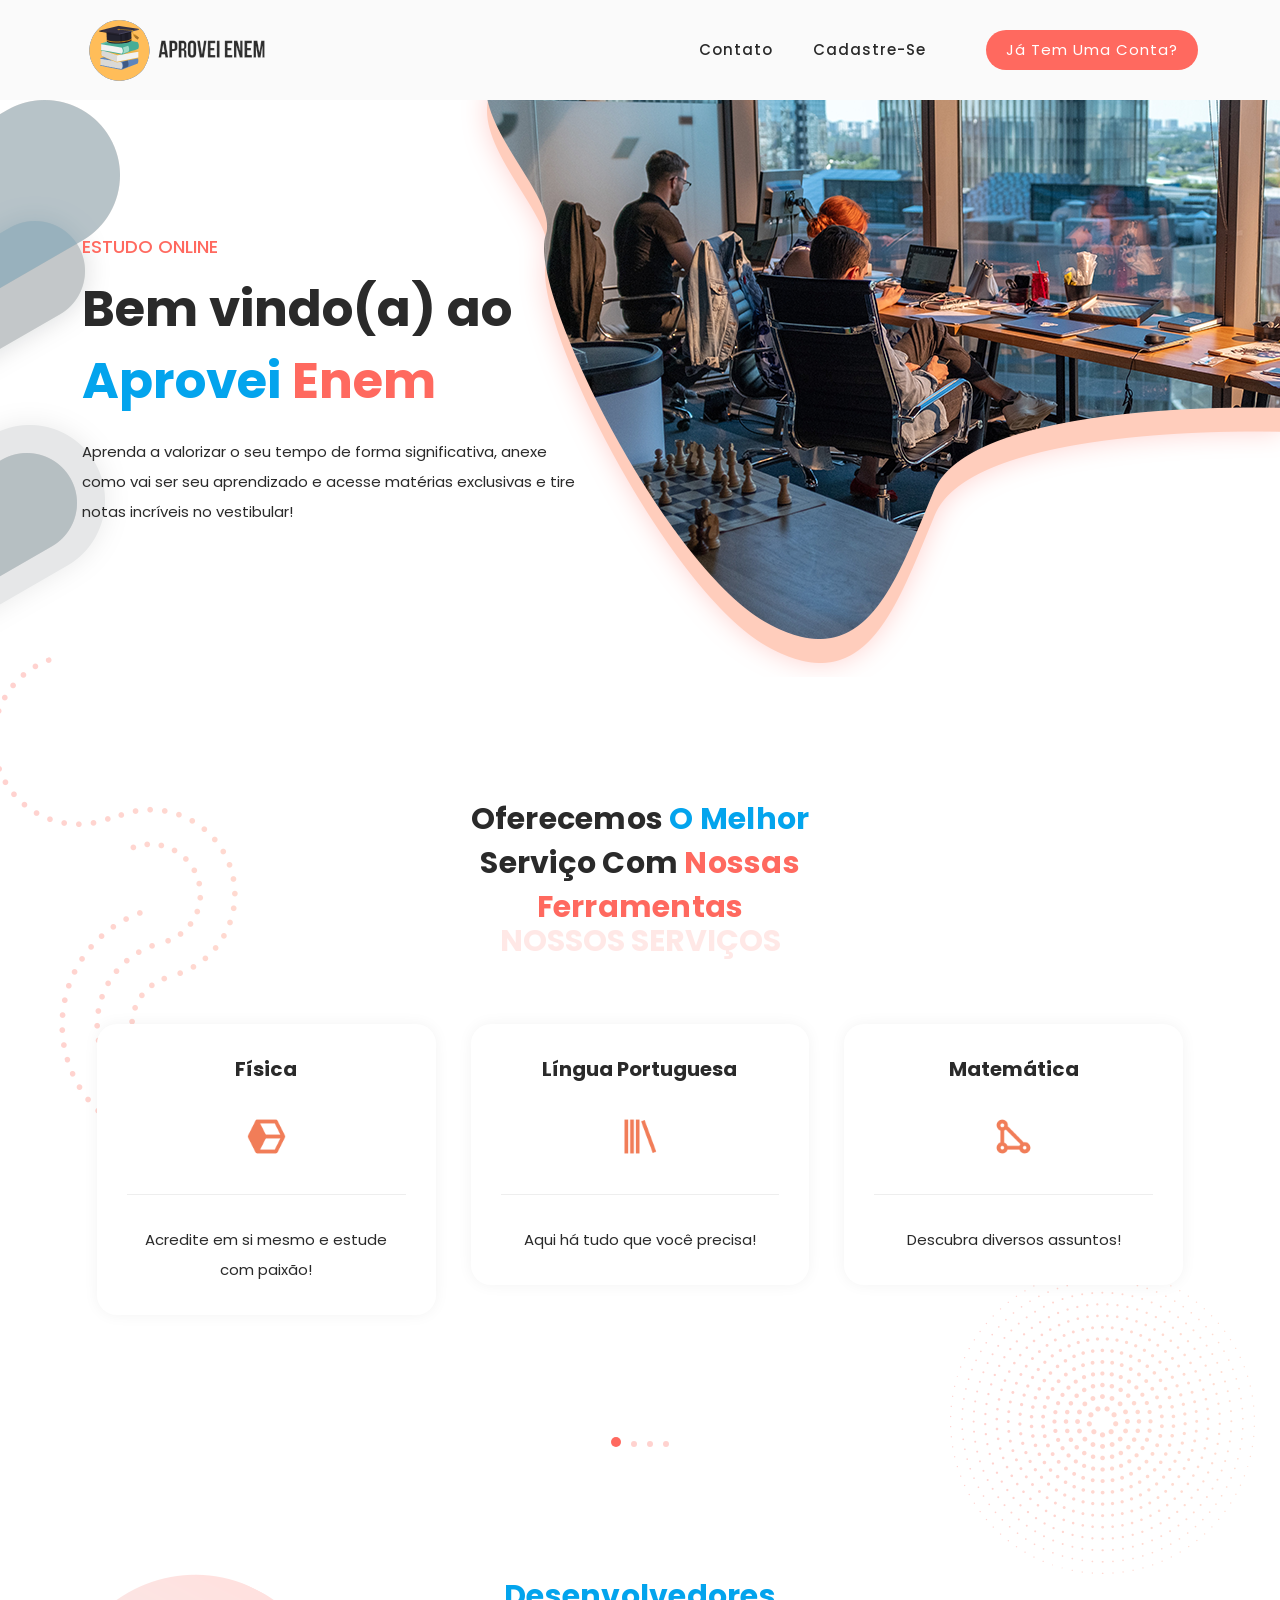
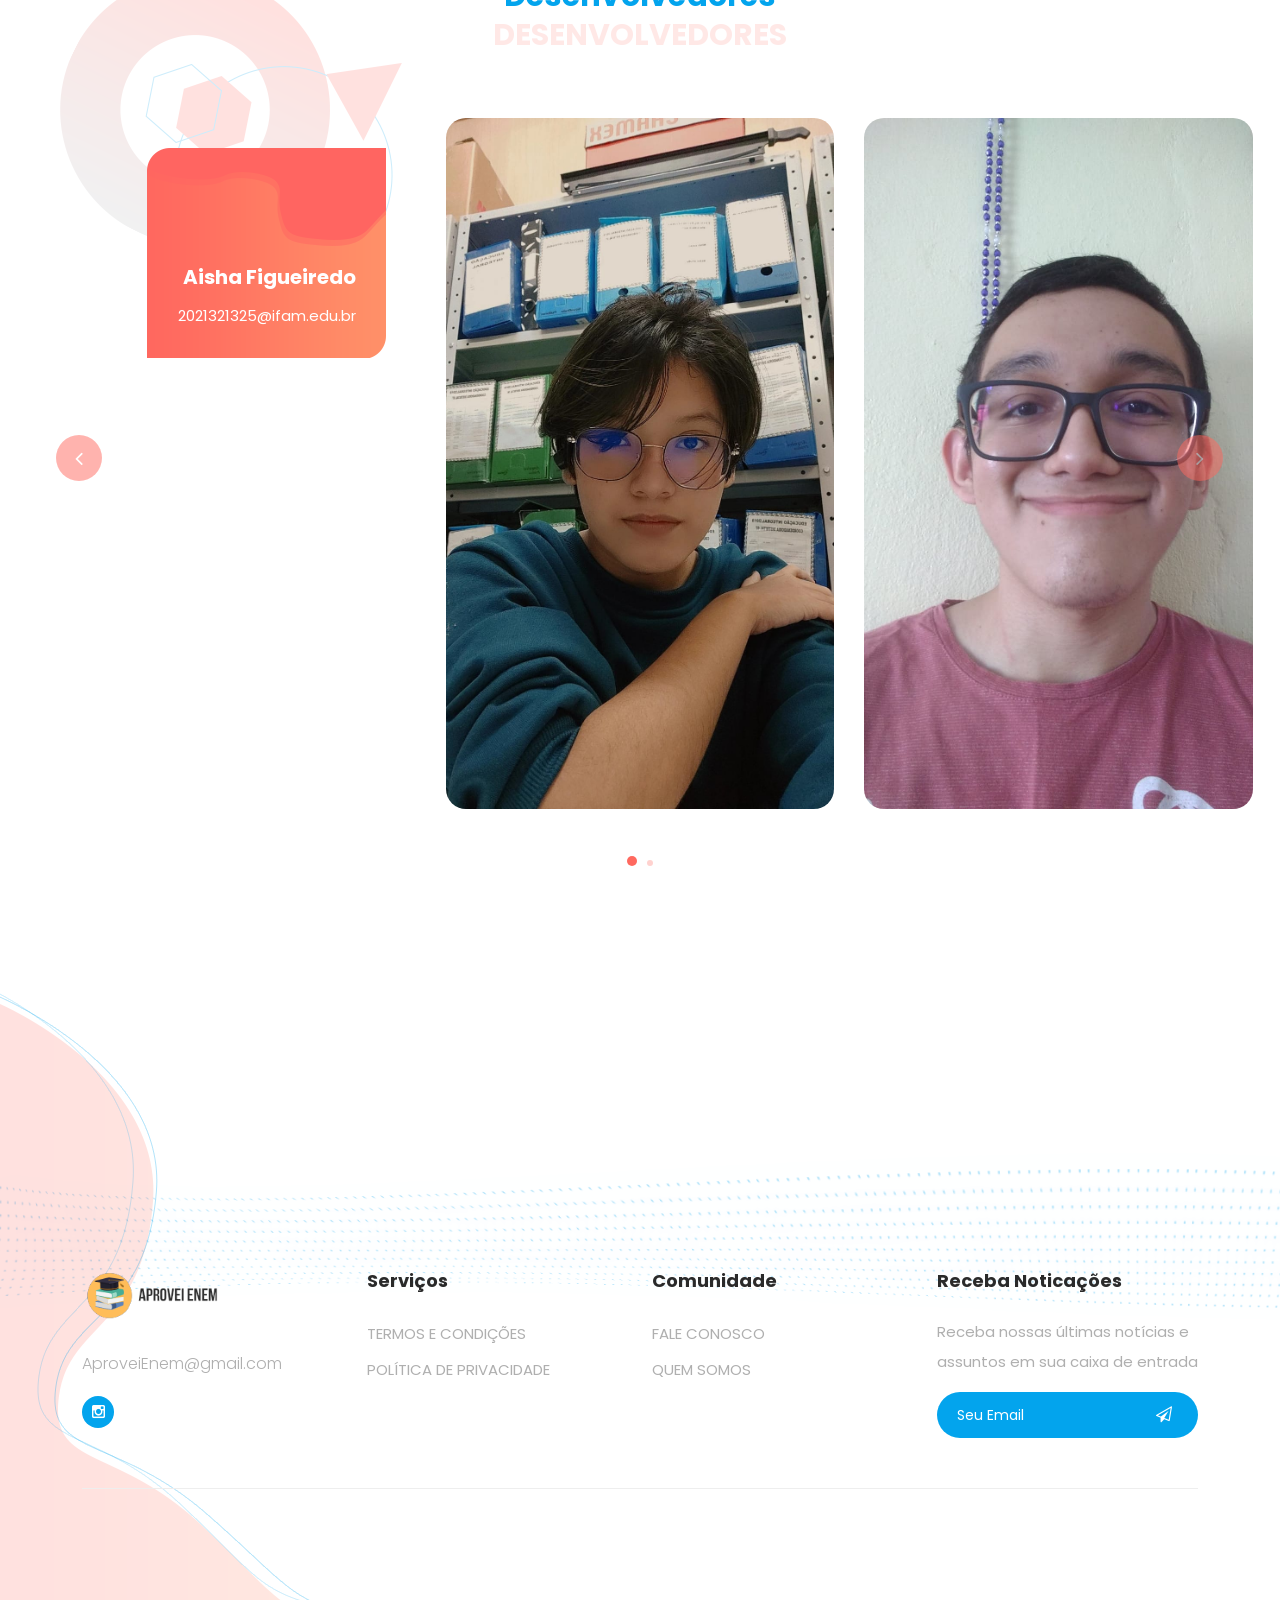
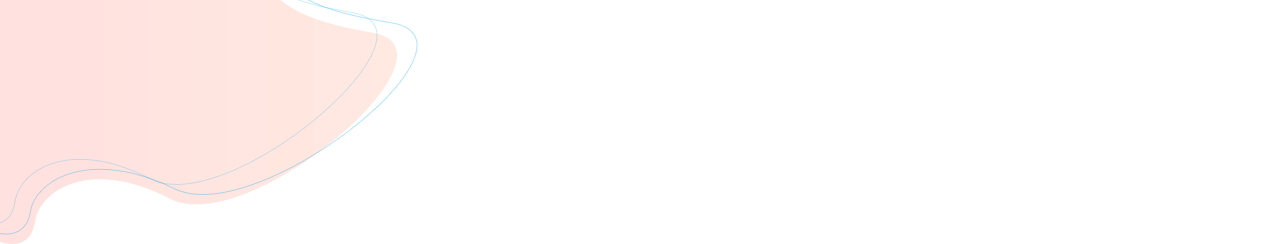
==== aproveienem/src/main/resources/static/index.html @ 34b97772 "Primeiro commit" ====
<!DOCTYPE html>
<html lang="en">

<head>

  <meta charset="UTF-8">
  <meta name="viewport" content="width=device-width, initial-scale=1, shrink-to-fit=no">
  <meta name="description" content="">
  <meta name="author" content="">
  <link rel="preconnect" href="https://fonts.gstatic.com">
  <link href="https://fonts.googleapis.com/css2?family=Poppins:wght@100;200;300;400;500;600;700;800;900&display=swap"
        rel="stylesheet">

  <title>Aprovei Enem</title>

  <!-- Bootstrap core CSS -->
  <link href="assets/vendor/bootstrap/css/bootstrap.min.css" rel="stylesheet">


  <!-- Additional CSS Files -->
  <link rel="stylesheet" href="assets/assets/css/fontawesome.css">
  <link rel="stylesheet" href="assets/assets/css/templatemo-onix-digital.css">
  <link rel="stylesheet" href="assets/assets/css/animated.css">
  <link rel="stylesheet" href="assets/assets/css/owl.css">
  <!--

TemplateMo 565 Onix Digital

https://templatemo.com/tm-565-onix-digital

-->
</head>

<body>

<!-- ***** Preloader Start ***** -->
<div id="js-preloader" class="js-preloader">
  <div class="preloader-inner">
    <span class="dot"></span>
    <div class="dots">
      <span></span>
      <span></span>
      <span></span>
    </div>
  </div>
</div>
<!-- ***** Preloader End ***** -->

<!-- ***** Header Area Start ***** -->
<header class="header-area header-sticky wow slideInDown" data-wow-duration="0.75s" data-wow-delay="0s">
  <div class="container">
    <div class="row">
      <div class="col-12">
        <nav class="main-nav">
          <!-- ***** Logo Start ***** -->
          <a href="index.html" class="logo">
            <img src="assets/assets/images/logoss.png">
          </a>
          <!-- ***** Logo End ***** -->
          <!-- ***** Menu Start ***** -->
          <ul class="nav">
            <li class="scroll-to-section"><a href="#Contato">Contato</a></li>
            <li class="scroll-to-section"><a href="telacadastro.html">Cadastre-se</a></li>
            <li class="scroll-to-section">
              <div class="main-red-button-hover"><a href="telalogin.html">Já tem uma conta?</a></div>
            </li>
          </ul>
          <a class='menu-trigger'>
            <span>Menu</span>
          </a>
          <!-- ***** Menu End ***** -->
        </nav>
      </div>
    </div>
  </div>
</header>
<!-- ***** Header Area End ***** -->

<div class="main-banner" id="top">
  <div class="container">
    <div class="row">
      <div class="col-lg-12">
        <div class="row">
          <div class="col-lg-6 align-self-center">
            <div class="owl-carousel owl-banner">
              <div class="item header-text">
                <h6>Estudo Online</h6>
                <h2>Bem vindo(a) ao <em>Aprovei</em> <span>Enem</span></h2>
                <p>Aprenda a valorizar o seu tempo de forma significativa, anexe como vai ser seu aprendizado e acesse
                  matérias exclusivas e tire notas incríveis no vestibular!</p>

              </div>

            </div>
          </div>
        </div>


      </div>
    </div>
  </div>
</div>
</div>
</div>
</div>
</div>
</div>
</div>

<div id="services" class="our-services section">
  <div class="services-right-dec">
    <img src="assets/assets/images/services-right-dec.png" alt="">
  </div>
  <div class="container">
    <div class="services-left-dec">
      <img src="assets/assets/images/services-left-dec.png" alt="">
    </div>
    <div class="row">
      <div class="col-lg-6 offset-lg-3">
        <div class="section-heading">
          <h2>Oferecemos <em>O Melhor </em>Serviço Com <span>Nossas Ferramentas</span></h2>
          <span>Nossos serviços</span>
        </div>
      </div>
    </div>
    <div class="row">
      <div class="col-lg-12">
        <div class="owl-carousel owl-services">
          <div class="item">
            <h4>Física</h4>
            <div class="icon"><img src="assets/assets/images/icon12.png" alt=""></div>
            <p>Acredite em si mesmo e estude com paixão!</p>
          </div>
          <div class="item">
            <h4>Língua Portuguesa</h4>
            <div class="icon"><img src="assets/assets/images/icon1.png" alt=""></div>
            <p>Aqui há tudo que você precisa!</p>
          </div>
          <div class="item">
            <h4>Matemática</h4>
            <div class="icon"><img src="assets/assets/images/icon9.png" alt=""></div>
            <p>Descubra diversos assuntos!</p>
          </div>
          <div class="item">
            <h4>Química</h4>
            <div class="icon"><img src="assets/images/icon2.png" alt=""></div>
            <p>Estude para os vestibulares!</p>
          </div>
          <div class="item">
            <h4>Biologia</h4>
            <div class="icon"><img src="assets/assets/images/icon5.png" alt=""></div>
            <p>Tire notas máximas!</p>
          </div>
          <div class="item">
            <h4>Artes</h4>
            <div class="icon"><img src="assets/assets/images/icon8.png" alt=""></div>
            <p>Obtenha conhecimento!</p>
          </div>
          <div class="item">
            <h4>Espanhol</h4>
            <div class="icon"><img src="assets/assets/images/icon11.png" alt=""></div>
            <p>Saiba mais sobre os assuntos em detalhes!</p>
          </div>
          <div class="item">
            <h4>Inglês</h4>
            <div class="icon"><img src="assets/assets/images/icon10.png" alt=""></div>
            <p>O estudo é a ferramenta que transforma sonhos em realidade. Invista seu tempo e esforço nele!</p>
          </div>
          <div class="item">
            <h4>Redação</h4>
            <div class="icon"><img src="assets/images/icon3.png" alt=""></div>
            <p>A educação é a arma mais poderosa que você pode usar para mudar o mundo. Estude e faça a diferença!</p>
          </div>
          <div class="item">
            <h4>Literatura</h4>
            <div class="icon"><img src="assets/assets/images/icon4.png" alt=""></div>
            <p>O estudo é o caminho para o autodesenvolvimento e para conquistar seus objetivos. Não desista!</p>
          </div>
          <div class="item">
            <h4>Interpretação de texto</h4>
            <div class="icon"><img src="assets/assets/images/icon7.png" alt=""></div>
            <p>O esforço de hoje é a recompensa de amanhã. Estude com afinco e colha os frutos do seu empenho.</p>
          </div>
          <div class="item">
            <h4>Gramática</h4>
            <div class="icon"><img src="assets/assets/images/icon6.png" alt=""></div>
            <p>Cada hora de estudo é um investimento no seu sucesso. Mantenha o foco e persevere!</p>
          </div>
        </div>
      </div>
    </div>
  </div>
</div>

</div>
</div>
</div>
</div>
</div>
</div>
</div>
</div>
</div>
</div>
</div>
</div>

<div id="portfolio" class="our-portfolio section">
  <div class="portfolio-left-dec">
    <img src="assets/assets/images/portfolio-left-dec.png" alt="">
  </div>
  <div class="container">
    <div class="row">
      <div class="col-lg-6 offset-lg-3">
        <div class="section-heading">
          <h2><em>Desenvolvedores</em></h2>
          <span>Desenvolvedores</span>
        </div>
      </div>
    </div>
  </div>
  <div class="container-fluid">
    <div class="row">
      <div class="col-lg-12">
        <div class="owl-carousel owl-portfolio">
          <div class="item">
            <div class="thumb">
              <img src="assets/images/aisha1.jpeg" alt="">
              <div class="hover-effect">
                <div class="inner-content">
                  <a rel="sponsored" href="https://templatemo.com/tm-564-plot-listings" target="_parent">
                    <h4>Aisha Figueiredo</h4>
                  </a>
                  <span>2021321325@ifam.edu.br</span>
                </div>
              </div>
            </div>
          </div>
          <div class="item">
            <div class="thumb">
              <img src="assets/assets/images/lindisy1.jpeg" alt="">
              <div class="hover-effect">
                <div class="inner-content">
                  <a href="#">
                    <h4>Lindisy Santos</h4>
                  </a>
                  <span>2022336206@ifam.edu.br</span>
                </div>
              </div>
            </div>
          </div>
          <div class="item">
            <div class="thumb">
              <img src="assets/assets/images/lucas1.jpeg" alt="">
              <div class="hover-effect">
                <div class="inner-content">
                  <a rel="sponsored" href="#" target="_parent">
                    <h4>Lucas Assam</h4>
                  </a>
                  <span>2021321862@ifam.edu.br</span>
                </div>
              </div>
            </div>
          </div>
          <div class="item">
            <div class="thumb">
              <img src="assets/assets/images/maria1.jpeg" alt="">
              <div class="hover-effect">
                <div class="inner-content">
                  <a href="#">
                    <h4>Maria Dias</h4>
                  </a>
                  <span>2021333460@ifam.edu.br</span>
                </div>
              </div>
            </div>
          </div>

        </div>
      </div>
    </div>
  </div>

</div>
</div>
</div>
</div>

</div>
</div>
</div>
</div>

</div>
</div>
</div>
</div>

</div>
</div>
</div>
</div>

</div>
</div>
</div>
</div>

</div>
</div>
</div>
</div>

</div>
</div>
</div>
</div>
</div>
</div>
</div>
</div>
</div>

<div id="pricing" class="pricing-tables">
  <div class="tables-left-dec">
    <img src="assets/assets/images/tables-left-dec.png" alt="">
  </div>
</div>
</div>
</div>
</div>
</div>
</div>
</div>
</div>
</div>
</div>
</div>
</div>
</div>
</div>




</div>
</div>
</div>
</div>
</div>
</div>

</div>

<div class="footer-dec">
  <img src="assets/assets/images/footer-dec.png" alt="">
</div>

<footer>
  <div class="container">
    <div class="row">
      <div class="col-lg-3">
        <div class="about footer-item">
          <div class="logo">
            <a href="#"><img src="assets/assets/images/logoss.png"></a>
          </div>
          <a href="#">AproveiEnem@gmail.com</a>
          <ul>
            <li><a href="#"><i class="fa fa-instagram"></i></a></li>
          </ul>
        </div>
      </div>
      <div class="col-lg-3">
        <div class="services footer-item">
          <h4>Serviços</h4>
          <ul>
            <li><a href="#">TERMOS E CONDIÇÕES </a></li>
            <li><a href="#">POLÍTICA DE PRIVACIDADE</a></li>
          </ul>
        </div>
      </div>
      <div class="col-lg-3">
        <div class="community footer-item">
          <h4>Comunidade</h4>
          <ul>
            <li><a href="#">FALE CONOSCO </a></li>
            <li><a href="#">QUEM SOMOS</a></li>
          </ul>
        </div>
      </div>
      <div class="col-lg-3">
        <div class="subscribe-newsletters footer-item">
          <h4>Receba Noticações</h4>
          <p>Receba nossas últimas notícias e assuntos em sua caixa de entrada</p>
          <form action="#" method="get">
            <input type="text" name="email" id="email" pattern="[^ @]*@[^ @]*" placeholder="Seu Email" required="">
            <button type="submit" id="form-submit" class="main-button "><i class="fa fa-paper-plane-o"></i></button>
          </form>
        </div>
      </div>
      <div class="col-lg-12">
        <div class="copyright">
          <p>
            <br>

          </p>
        </div>
      </div>
    </div>
  </div>
</footer>


<!-- Scripts -->
<script src="assets/vendor/jquery/jquery.min.js"></script>
<script src="assets/vendor/bootstrap/js/bootstrap.bundle.min.js"></script>
<script src="assets/assets/js/owl-carousel.js"></script>
<script src="assets/assets/js/animation.js"></script>
<script src="assets/assets/js/imagesloaded.js"></script>
<script src="assets/assets/js/custom.js"></script>

<script>
  // Acc
  $(document).on("click", ".naccs .menu div", function () {
    var numberIndex = $(this).index();

    if (!$(this).is("active")) {
      $(".naccs .menu div").removeClass("active");
      $(".naccs ul li").removeClass("active");

      $(this).addClass("active");
      $(".naccs ul").find("li:eq(" + numberIndex + ")").addClass("active");

      var listItemHeight = $(".naccs ul")
              .find("li:eq(" + numberIndex + ")")
              .innerHeight();
      $(".naccs ul").height(listItemHeight + "px");
    }
  });
</script>
</body>

</html>
---- aproveienem/src/main/resources/static/assets/assets/css/templatemo-onix-digital.css ----
/*

TemplateMo 565 Onix Digital

https://templatemo.com/tm-565-onix-digital


------------------------------------------------
Table of contents
------------------------------------------------
01. font & reset css
02. reset
03. global styles
04. header
05. banner
06. features
07. testimonials
08. contact
09. footer
10. preloader
11. search
12. portfolio

--------------------------------------------- */
/* 
---------------------------------------------
font & reset css
--------------------------------------------- 
*/
@import url('https://fonts.googleapis.com/css2?family=Poppins:wght@100;200;300;400;500;600;700;800;900&display=swap');
/* 
---------------------------------------------
reset
--------------------------------------------- 
*/
html, body, div, span, applet, object, iframe, h1, h2, h3, h4, h5, h6, p, blockquote, div
pre, a, abbr, acronym, address, big, cite, code, del, dfn, em, font, img, ins, kbd, q,
s, samp, small, strike, strong, sub, sup, tt, var, b, u, i, center, dl, dt, dd, ol, ul, li,
figure, header, nav, section, article, aside, footer, figcaption {
  margin: 0;
  padding: 0;
  border: 0;
  outline: 0;
}

/* clear fix */
.grid:after {
  content: '';
  display: block;
  clear: both;
}

/* ---- .grid-item ---- */

.grid-sizer,
.grid-item {
  width: 50%;
}

.grid-item {
  float: left;
}

.grid-item img {
  display: block;
  max-width: 100%;
}

.clearfix:after {
  content: ".";
  display: block;
  clear: both;
  visibility: hidden;
  line-height: 0;
  height: 0;
}

.clearfix {
  display: inline-block;
}

html[xmlns] .clearfix {
  display: block;
}

* html .clearfix {
  height: 1%;
}

ul, li {
  padding: 0;
  margin: 0;
  list-style: none;
}

header, nav, section, article, aside, footer, hgroup {
  display: block;
}

* {
  box-sizing: border-box;
}

html, body {
  font-family: 'Poppins', sans-serif;
  font-weight: 400;
  background-color: #fff;
  -ms-text-size-adjust: 100%;
  -webkit-font-smoothing: antialiased;
  -moz-osx-font-smoothing: grayscale;
}

a {
  text-decoration: none !important;
}

h1, h2, h3, h4, h5, h6 {
  margin-top: 0px;
  margin-bottom: 0px;
}

ul {
  margin-bottom: 0px;
}

p {
  font-size: 15px;
  line-height: 30px;
  color: #2a2a2a;
}

img {
  width: 100%;
  overflow: hidden;
}

/* 
---------------------------------------------
global styles
--------------------------------------------- 
*/
html,
body {
  background: #fff;
  font-family: 'Poppins', sans-serif;
}

::selection {
  background: #03a4ed;
  color: #fff;
}

::-moz-selection {
  background: #03a4ed;
  color: #fff;
}

@media (max-width: 991px) {
  html, body {
    overflow-x: hidden;
  }
  .mobile-top-fix {
    margin-top: 30px;
    margin-bottom: 0px;
  }
  .mobile-bottom-fix {
    margin-bottom: 30px;
  }
  .mobile-bottom-fix-big {
    margin-bottom: 60px;
  }
}

.page-section {
  margin-top: 120px;
}

.section-heading h2 {
  font-size: 30px;
  text-transform: capitalize;
  color: #2a2a2a;
  font-weight: 700;
  letter-spacing: 0.25px;
  position: relative;
  z-index: 2;
  line-height: 44px;
  margin-bottom: -5px;
}

.section-heading h2 em {
  font-style: normal;
  color: #03a4ed;
}

.section-heading h2 span {
  color: #ff695f;
  font-weight: 700;
  opacity: 1;
  text-transform: capitalize;
}

.section-heading span {
  font-size: 30px;
  text-transform: uppercase;
  font-weight: 700;
  color: #ff695f;
  opacity: 0.15;
}

.main-blue-button a {
  display: inline-block;
  background-color: #03a4ed;
  font-size: 15px;
  font-weight: 400;
  color: #fff;
  text-transform: capitalize;
  padding: 12px 25px;
  border-radius: 23px;
  letter-spacing: 0.25px;
}

.main-blue-button-hover a {
  display: inline-block;
  background-color: #03a4ed;
  font-size: 15px;
  font-weight: 400;
  color: #fff;
  text-transform: capitalize;
  padding: 12px 25px;
  border-radius: 23px;
  letter-spacing: 0.25px;
  transition: all .3s;
}

.main-blue-button-hover a:hover {
  background-color: #ff695f;
}

.main-red-button a {
  display: inline-block;
  background-color: #ff695f;
  font-size: 15px;
  font-weight: 400;
  color: #fff;
  text-transform: capitalize;
  padding: 12px 25px;
  border-radius: 23px;
  letter-spacing: 0.25px;
}

.main-red-button-hover a {
  display: inline-block;
  background-color: #ff695f;
  font-size: 15px;
  font-weight: 400;
  color: #fff;
  text-transform: capitalize;
  padding: 12px 25px;
  border-radius: 23px;
  letter-spacing: 0.25px;
  transition: all .3s;
}

.main-red-button-hover a:hover {
  background-color: #03a4ed;
}

.main-white-button a {
  display: inline-block;
  background-color: #fff;
  font-size: 15px;
  font-weight: 400;
  color: #ff695f;
  text-transform: capitalize;
  padding: 12px 25px;
  border-radius: 23px;
  letter-spacing: 0.25px;
}

/* 
---------------------------------------------
header
--------------------------------------------- 
*/

.background-header {
  background-color: #fff!important;
  height: 80px!important;
  position: fixed!important;
  top: 0px;
  left: 0px;
  right: 0px;
  box-shadow: 0px 0px 10px rgba(0,0,0,0.15)!important;
}

.background-header .logo,
.background-header .main-nav .nav li a {
  color: #1e1e1e!important;
}

.background-header .main-nav .nav li:hover a {
  color: #ff685f!important;
}

.background-header .nav li a.active {
  color: #ff685f!important;
}

.header-area {
  background-color: #fafafa;
  position: absolute;
  top: 0px;
  left: 0px;
  right: 0px;
  z-index: 100;
  height: 100px;
  -webkit-transition: all .5s ease 0s;
  -moz-transition: all .5s ease 0s;
  -o-transition: all .5s ease 0s;
  transition: all .5s ease 0s;
}

.header-area .main-nav {
  min-height: 80px;
  background: transparent;
}

.header-area .main-nav .logo {
  line-height: 100px;
  color: #fff;
  font-size: 28px;
  font-weight: 700;
  text-transform: uppercase;
  letter-spacing: 2px;
  float: left;
  -webkit-transition: all 0.3s ease 0s;
  -moz-transition: all 0.3s ease 0s;
  -o-transition: all 0.3s ease 0s;
  transition: all 0.3s ease 0s;
}

.background-header .main-nav .logo {
  line-height: 75px;
}

.background-header .main-nav .nav {
  margin-top: 20px !important;
}

.header-area .main-nav .nav {
  float: right;
  margin-top: 30px;
  margin-right: 0px;
  background-color: transparent;
  -webkit-transition: all 0.3s ease 0s;
  -moz-transition: all 0.3s ease 0s;
  -o-transition: all 0.3s ease 0s;
  transition: all 0.3s ease 0s;
  position: relative;
  z-index: 999;
}

.header-area .main-nav .nav li {
  padding-left: 20px;
  padding-right: 20px;
}

.header-area .main-nav .nav li:last-child {
  padding-right: 0px;
  padding-left: 40px;
}

.header-area .main-nav .nav li:last-child a ,
.background-header .main-nav .nav li:last-child a {
  color: #fff !important;
  padding: 0px 20px;
  font-weight: 400;
}

.header-area .main-nav .nav li:last-child a:hover,
.header-area .main-nav .nav li:last-child a.active {
  color: #fff !important;
}

.header-area .main-nav .nav li:last-child .main-red-button-hover a:hover,
.background-header .main-nav .nav li:last-child .main-red-button-hover a:hover {
  background-color: #03a4ed !important;
}

.header-area .main-nav .nav li a {
  display: block;
  font-weight: 500;
  font-size: 15px;
  color: #2a2a2a;
  text-transform: capitalize;
  -webkit-transition: all 0.3s ease 0s;
  -moz-transition: all 0.3s ease 0s;
  -o-transition: all 0.3s ease 0s;
  transition: all 0.3s ease 0s;
  height: 40px;
  line-height: 40px;
  border: transparent;
  letter-spacing: 1px;
}

.header-area .main-nav .nav li a {
  color: #2a2a2a;
}

.header-area .main-nav .nav li:hover a,
.header-area .main-nav .nav li a.active {
  color: #ff685f!important;
}

.background-header .main-nav .nav li:hover a,
.background-header .main-nav .nav li a.active {
  color: #ff685f!important;
  opacity: 1;
}

.header-area .main-nav .nav li.submenu {
  position: relative;
  padding-right: 30px;
}

.header-area .main-nav .nav li.submenu:after {
  font-family: FontAwesome;
  content: "\f107";
  font-size: 12px;
  color: #2a2a2a;
  position: absolute;
  right: 18px;
  top: 12px;
}

.background-header .main-nav .nav li.submenu:after {
  color: #2a2a2a;
}

.header-area .main-nav .nav li.submenu ul {
  position: absolute;
  width: 200px;
  box-shadow: 0 2px 28px 0 rgba(0, 0, 0, 0.06);
  overflow: hidden;
  top: 50px;
  opacity: 0;
  transform: translateY(+2em);
  visibility: hidden;
  z-index: -1;
  transition: all 0.3s ease-in-out 0s, visibility 0s linear 0.3s, z-index 0s linear 0.01s;
}

.header-area .main-nav .nav li.submenu ul li {
  margin-left: 0px;
  padding-left: 0px;
  padding-right: 0px;
}

.header-area .main-nav .nav li.submenu ul li a {
  opacity: 1;
  display: block;
  background: #f7f7f7;
  color: #2a2a2a!important;
  padding-left: 20px;
  height: 40px;
  line-height: 40px;
  -webkit-transition: all 0.3s ease 0s;
  -moz-transition: all 0.3s ease 0s;
  -o-transition: all 0.3s ease 0s;
  transition: all 0.3s ease 0s;
  position: relative;
  font-size: 13px;
  font-weight: 400;
  border-bottom: 1px solid #eee;
}

.header-area .main-nav .nav li.submenu ul li a:hover {
  background: #fff;
  color: #ff685f!important;
  padding-left: 25px;
}

.header-area .main-nav .nav li.submenu ul li a:hover:before {
  width: 3px;
}

.header-area .main-nav .nav li.submenu:hover ul {
  visibility: visible;
  opacity: 1;
  z-index: 1;
  transform: translateY(0%);
  transition-delay: 0s, 0s, 0.3s;
}

.header-area .main-nav .menu-trigger {
  cursor: pointer;
  display: block;
  position: absolute;
  top: 33px;
  width: 32px;
  height: 40px;
  text-indent: -9999em;
  z-index: 99;
  right: 40px;
  display: none;
}

.background-header .main-nav .menu-trigger {
  top: 23px;
}

.header-area .main-nav .menu-trigger span,
.header-area .main-nav .menu-trigger span:before,
.header-area .main-nav .menu-trigger span:after {
  -moz-transition: all 0.4s;
  -o-transition: all 0.4s;
  -webkit-transition: all 0.4s;
  transition: all 0.4s;
  background-color: #1e1e1e;
  display: block;
  position: absolute;
  width: 30px;
  height: 2px;
  left: 0;
}

.background-header .main-nav .menu-trigger span,
.background-header .main-nav .menu-trigger span:before,
.background-header .main-nav .menu-trigger span:after {
  background-color: #1e1e1e;
}

.header-area .main-nav .menu-trigger span:before,
.header-area .main-nav .menu-trigger span:after {
  -moz-transition: all 0.4s;
  -o-transition: all 0.4s;
  -webkit-transition: all 0.4s;
  transition: all 0.4s;
  background-color: #1e1e1e;
  display: block;
  position: absolute;
  width: 30px;
  height: 2px;
  left: 0;
  width: 75%;
}

.background-header .main-nav .menu-trigger span:before,
.background-header .main-nav .menu-trigger span:after {
  background-color: #1e1e1e;
}

.header-area .main-nav .menu-trigger span:before,
.header-area .main-nav .menu-trigger span:after {
  content: "";
}

.header-area .main-nav .menu-trigger span {
  top: 16px;
}

.header-area .main-nav .menu-trigger span:before {
  -moz-transform-origin: 33% 100%;
  -ms-transform-origin: 33% 100%;
  -webkit-transform-origin: 33% 100%;
  transform-origin: 33% 100%;
  top: -10px;
  z-index: 10;
}

.header-area .main-nav .menu-trigger span:after {
  -moz-transform-origin: 33% 0;
  -ms-transform-origin: 33% 0;
  -webkit-transform-origin: 33% 0;
  transform-origin: 33% 0;
  top: 10px;
}

.header-area .main-nav .menu-trigger.active span,
.header-area .main-nav .menu-trigger.active span:before,
.header-area .main-nav .menu-trigger.active span:after {
  background-color: transparent;
  width: 100%;
}

.header-area .main-nav .menu-trigger.active span:before {
  -moz-transform: translateY(6px) translateX(1px) rotate(45deg);
  -ms-transform: translateY(6px) translateX(1px) rotate(45deg);
  -webkit-transform: translateY(6px) translateX(1px) rotate(45deg);
  transform: translateY(6px) translateX(1px) rotate(45deg);
  background-color: #1e1e1e;
}

.background-header .main-nav .menu-trigger.active span:before {
  background-color: #1e1e1e;
}

.header-area .main-nav .menu-trigger.active span:after {
  -moz-transform: translateY(-6px) translateX(1px) rotate(-45deg);
  -ms-transform: translateY(-6px) translateX(1px) rotate(-45deg);
  -webkit-transform: translateY(-6px) translateX(1px) rotate(-45deg);
  transform: translateY(-6px) translateX(1px) rotate(-45deg);
  background-color: #1e1e1e;
}

.background-header .main-nav .menu-trigger.active span:after {
  background-color: #1e1e1e;
}

.header-area.header-sticky {
  min-height: 80px;
}

.header-area .nav {
  margin-top: 30px;
}

.header-area.header-sticky .nav li a.active {
  color: #ff685f;
}

@media (max-width: 1200px) {
  .header-area .main-nav .nav li {
    padding-left: 12px;
    padding-right: 12px;
  }
  .header-area .main-nav:before {
    display: none;
  }
}

@media (max-width: 992px) {
  .header-area .main-nav .nav li:last-child  ,
  .background-header .main-nav .nav li:last-child {
    display: none;
  }
  .header-area .main-nav .nav li:nth-child(6),
  .background-header .main-nav .nav li:nth-child(6) {
    padding-right: 0px;
  }
}

@media (max-width: 767px) {
  .background-header .main-nav .nav {
    margin-top: 80px !important;
  }
  .header-area .main-nav .logo {
    color: #1e1e1e;
  }
  .header-area.header-sticky .nav li a:hover,
  .header-area.header-sticky .nav li a.active {
    color: #ff685f!important;
    opacity: 1;
  }
  .header-area.header-sticky .nav li.search-icon a {
    width: 100%;
  }
  .header-area {
    background-color: #f7f7f7;
    padding: 0px 15px;
    height: 100px;
    box-shadow: none;
    text-align: center;
  }
  .header-area .container {
    padding: 0px;
  }
  .header-area .logo {
    margin-left: 30px;
  }
  .header-area .menu-trigger {
    display: block !important;
  }
  .header-area .main-nav {
    overflow: hidden;
  }
  .header-area .main-nav .nav {
    float: none;
    width: 100%;
    display: none;
    -webkit-transition: all 0s ease 0s;
    -moz-transition: all 0s ease 0s;
    -o-transition: all 0s ease 0s;
    transition: all 0s ease 0s;
    margin-left: 0px;
  }
  .background-header .nav {
    margin-top: 80px;
  }
  .header-area .main-nav .nav li:first-child {
    border-top: 1px solid #eee;
  }
  .header-area.header-sticky .nav {
    margin-top: 100px;
  }
  .header-area .main-nav .nav li {
    width: 100%;
    background: #fff;
    border-bottom: 1px solid #e7e7e7;
    padding-left: 0px !important;
    padding-right: 0px !important;
  }
  .header-area .main-nav .nav li a {
    height: 50px !important;
    line-height: 50px !important;
    padding: 0px !important;
    border: none !important;
    background: #f7f7f7 !important;
    color: #191a20 !important;
  }
  .header-area .main-nav .nav li a:hover {
    background: #eee !important;
    color: #ff685f!important;
  }
  .header-area .main-nav .nav li.submenu ul {
    position: relative;
    visibility: inherit;
    opacity: 1;
    z-index: 1;
    transform: translateY(0%);
    transition-delay: 0s, 0s, 0.3s;
    top: 0px;
    width: 100%;
    box-shadow: none;
    height: 0px;
  }
  .header-area .main-nav .nav li.submenu ul li a {
    font-size: 12px;
    font-weight: 400;
  }
  .header-area .main-nav .nav li.submenu ul li a:hover:before {
    width: 0px;
  }
  .header-area .main-nav .nav li.submenu ul.active {
    height: auto !important;
  }
  .header-area .main-nav .nav li.submenu:after {
    color: #3B566E;
    right: 25px;
    font-size: 14px;
    top: 15px;
  }
  .header-area .main-nav .nav li.submenu:hover ul, .header-area .main-nav .nav li.submenu:focus ul {
    height: 0px;
  }
}

@media (min-width: 767px) {
  .header-area .main-nav .nav {
    display: flex !important;
  }
}

/* 
---------------------------------------------
preloader
--------------------------------------------- 
*/

.js-preloader {
    position: fixed;
    top: 0;
    left: 0;
    right: 0;
    bottom: 0;
    background-color: #fff;
    display: -webkit-box;
    display: flex;
    -webkit-box-align: center;
    align-items: center;
    -webkit-box-pack: center;
    justify-content: center;
    opacity: 1;
    visibility: visible;
    z-index: 9999;
    -webkit-transition: opacity 0.25s ease;
    transition: opacity 0.25s ease;
}

.js-preloader.loaded {
    opacity: 0;
    visibility: hidden;
    pointer-events: none;
}

@-webkit-keyframes dot {
    50% {
        -webkit-transform: translateX(96px);
        transform: translateX(96px);
    }
}

@keyframes dot {
    50% {
        -webkit-transform: translateX(96px);
        transform: translateX(96px);
    }
}

@-webkit-keyframes dots {
    50% {
        -webkit-transform: translateX(-31px);
        transform: translateX(-31px);
    }
}

@keyframes dots {
    50% {
        -webkit-transform: translateX(-31px);
        transform: translateX(-31px);
    }
}

.preloader-inner {
    position: relative;
    width: 142px;
    height: 40px;
    background: #fff;
}

.preloader-inner .dot {
    position: absolute;
    width: 16px;
    height: 16px;
    top: 12px;
    left: 15px;
    background: #ff695f;
    border-radius: 50%;
    -webkit-transform: translateX(0);
    transform: translateX(0);
    -webkit-animation: dot 2.8s infinite;
    animation: dot 2.8s infinite;
}

.preloader-inner .dots {
    -webkit-transform: translateX(0);
    transform: translateX(0);
    margin-top: 12px;
    margin-left: 31px;
    -webkit-animation: dots 2.8s infinite;
    animation: dots 2.8s infinite;
}

.preloader-inner .dots span {
    display: block;
    float: left;
    width: 16px;
    height: 16px;
    margin-left: 16px;
    background: #ff695f;
    border-radius: 50%;
}



/* 
---------------------------------------------
Banner Style
--------------------------------------------- 
*/

.main-banner {
  background-repeat: no-repeat;
  background-position: center center;
  background-size: cover;
  padding: 236px 0px 130px 0px;
  position: relative;
  overflow: hidden;
}

.main-banner:after {
  content: '';
  background-image: url(../images/baner-dec-leftf.png);
  background-repeat: no-repeat;
  position: absolute;
  left: 0;
  top: 100px;
  width: 267px;
  height: 532px;
}

.main-banner:before {
  content: '';
  background-image: url(../images/banner-right-image.png);
  background-repeat: no-repeat;
  background-size: cover;
  position: absolute;
  right: 0;
  top: 15px;
  width: 819px;
  height: 674px;
}

.main-banner .item {
  margin-right: 45px;
}

.main-banner .item h6 {
  text-transform: uppercase;
  font-size: 18px;
  color: #ff695f;
  margin-bottom: 15px;
}

.main-banner .item h2 {
  font-size: 50px;
  font-weight: 700;
  color: #2a2a2a;
  line-height: 72px;
}

.main-banner .item h2 em {
  color: #03a4ed;
  font-style: normal;
}

.main-banner .item h2 span {
  color: #ff695f;
}

.main-banner .item p {
  margin: 20px 0px;
}

.main-banner .item .down-buttons {
  display: inline-flex;
}

.main-banner .item .down-buttons .call-button i {
  margin-right: 5px;
  width: 46px;
  height: 46px;
  display: inline-block;
  text-align: center;
  line-height: 46px;
  border-radius: 50%;
  background: rgb(255,104,95);
  background: linear-gradient(105deg, rgba(255,104,95,1) 0%, rgba(255,144,104,1) 100%);
  color: #fff;
  font-size: 20px;
}

.main-banner .item .down-buttons .call-button a {
  color: #ff695f;
  font-size: 15px;
  font-weight: 500;
  margin-left: 30px;
}

.main-banner .owl-dots {
  margin-top: 60px;
  counter-reset: dots;
}

.main-banner .owl-dot:before {
  counter-increment:dots;
  content: counter(dots);
  font-size: 20px;
  font-weight: 500;
  margin-left: 10px;
  color: #2a2a2a;
  width: 15px;
  display: inline-block;
  text-align: center;
  border-bottom: 3px solid transparent;
  transition: all .5s;
}

.main-banner .active:before {
  color: #ff685f;
  border-bottom: 3px solid #ff685f;
}


/* 
---------------------------------------------
Services Style
--------------------------------------------- 
*/

.our-services .services-left-dec img {
  width: 387px;
  height: 638px;
  left: -80px;
  top: -140px;
  position: absolute;
  z-index: 1;
}

.our-services .services-right-dec img {
  width: 305px;
  height: 305px;
  right: 25px;
  bottom: -120px;
  position: absolute;
  z-index: 1;
}

.our-services .container {
  position: relative;
}

.our-services {
  position: relative;
  margin-top: 0px;
  padding-top: 120px;
}

.our-services .section-heading {
  text-align: center;
  margin-bottom: 45px;
}

.our-services .section-heading h2 {
  margin: 0px 60px;
  margin-bottom: -10px;
}

.our-services .item {
  text-align: center;
  margin: 15px;
  border-radius: 20px;
  background-color: #fff;
  padding: 30px;
  box-shadow: 0px 0px 15px rgba(0,0,0,0.05);
}

.our-services .item h4 {
  font-size: 20px;
  font-weight: 700;
  color: #2a2a2a;
  margin-bottom: 30px;
  line-height: 30px;
}

.our-services .item .icon {
  width: 45px;
  height: 45px;
  margin: 0 auto;
}

.our-services .item p {
  margin-top: 35px;
  padding-top: 30px;
  border-top: 1px solid #eee;
}

.our-services .owl-dots {
  text-align: center;
  margin-top: 40px;
}
.our-services .owl-dots .owl-dot {
  width: 6px;
  height: 6px;
  background-color: #ff695f;
  border-radius: 50%;
  opacity: 0.3;
  margin: 0px 5px;
}

.our-services .owl-dots .active {
  opacity: 1;
  width: 10px;
  height: 10px;
}


/* 
---------------------------------------------
About
--------------------------------------------- 
*/

.about-us {
  margin-top: 0px;
  padding-top: 120px;
}

.about-us .left-image {
  margin-right: 30px;
}

.about-us .section-heading h2 {
  margin-right: 60px;
}

.about-us .section-heading p {
  margin-top: 50px;
}

.about-us .fact-item .icon {
  width: 45px;
  height: 45px;
}

.about-us .fact-item {
  margin-top: 45px;
}

.about-us .fact-item .count-digit {
  font-size: 48px;
  font-weight: 700;
  color: #2a2a2a;
  margin-top: 5px;
}

.about-us .fact-item .count-title {
  font-size: 15px;
  color: #ff695f;
}

.about-us .fact-item p {
  margin-top: 20px;
  padding-top: 15px;
  border-top: 1px solid #eee;
}


/* 
---------------------------------------------
Portfolio
--------------------------------------------- 
*/

.our-portfolio .portfolio-left-dec img {
  width: 342px;
  height: 311px;
  left: 45px;
  top: 120px;
  position: absolute;
  z-index: 1;
}

.our-portfolio {
  padding-top: 120px;
  margin-top: 0px;
  position: relative;
}

.our-portfolio .section-heading {
  text-align: center;
  margin-bottom: 60px;
}

.our-portfolio .section-heading h2 {
  text-align: center;
  margin: 0px 60px 0px 60px;
  margin-bottom: -5px;
  position: relative;
  z-index: 1;
}

.our-portfolio {
  margin: 0px 15px;
}

.our-portfolio .item .thumb {
  position: relative;
}

.our-portfolio .item .thumb:hover .hover-effect {
  bottom: 30px;
}

.our-portfolio .item .thumb:hover img {
  opacity: 0.7;
}

.our-portfolio .item .hover-effect {
  position: absolute;
  background-image: url(../images/hover-bg.png);
  background-repeat: no-repeat;
  background-size: cover;
  transition: all .5s;
  bottom: -240px;
  right: 30px;
  width: 239px;
  height: 210px;
}

.our-portfolio .item .hover-effect .inner-content {
  position: absolute;
  right: 30px;
  bottom: 30px;
  text-align: right;
}

.our-portfolio .item .hover-effect .inner-content h4 {
  font-size: 20px;
  font-weight: 700;
  color: #fff;
  margin-bottom: 15px;
}

.our-portfolio .item .hover-effect .inner-content span {
  font-size: 15px;
  color: #fff;
}

.our-portfolio .item .thumb img {
  border-radius: 20px;
  transition: all .3s;
}

.owl-portfolio .owl-nav {
  position: absolute;
  top: 42%;
  width: 100%;
}

.owl-portfolio .owl-nav .owl-prev {
  position: absolute;
  left: 25px;
}

.owl-portfolio .owl-nav .owl-next {
  position: absolute;
  right: 30px;
}

.owl-portfolio .owl-nav .owl-prev span {
    color: transparent;
}

.owl-portfolio .owl-nav .owl-prev span:hover::after{
  opacity: 1;
}

.owl-portfolio .owl-nav .owl-prev span:after {
  width: 46px;
  height: 46px;
  background-color: #ff695f;
  display: inline-block;
  text-align: center;
  line-height: 46px;
  border-radius: 50%;
  color: #fff;
  content: '\f104';
  font-size: 22px;
  font-family: 'FontAwesome';
  transition: all .5s;
  opacity: 0.5;
}

.owl-portfolio .owl-nav .owl-next span {
    color: transparent;
}

.owl-portfolio .owl-nav .owl-next span:hover::after{
  opacity: 1;
}

.owl-portfolio .owl-nav .owl-next span:after {
  width: 46px;
  height: 46px;
  background-color: #ff695f;
  display: inline-block;
  text-align: center;
  line-height: 46px;
  border-radius: 50%;
  color: #fff;
  content: '\f105';
  font-size: 22px;
  font-family: 'FontAwesome';
  transition: all .5s;
  opacity: 0.5;
}

.owl-portfolio .owl-dots {
  text-align: center;
  margin-top: 40px;
}
.owl-portfolio .owl-dots .owl-dot {
  width: 6px;
  height: 6px;
  background-color: #ff695f;
  border-radius: 50%;
  opacity: 0.3;
  margin: 0px 5px;
}

.owl-portfolio .owl-dots .active {
  opacity: 1;
  width: 10px;
  height: 10px;
}

/* 
---------------------------------------------
Pricing
--------------------------------------------- 
*/

.pricing-tables .tables-left-dec img {
  width: 418px;
  height: 851px;
  left: 0;
  top: 120px;
  position: absolute;
  z-index: 1;
}

.pricing-tables .tables-right-dec img {
  width: 359px;
  height: 848px;
  right: 0;
  top: 45px;
  position: absolute;
  z-index: 1
}

.pricing-tables {
  z-index: 2;
  position: relative;
  padding-top: 120px;
  margin-top: 0px;
}

.pricing-tables .section-heading {
  text-align: center;
  margin-bottom: 60px;
}

.pricing-tables .section-heading h2 {
  text-align: center;
  margin: 0px 60px 0px 60px;
  margin-bottom: -5px;
  position: relative;
  z-index: 1;
}

.pricing-tables .item {
  position: relative;
  z-index: 2;
  background-repeat: no-repeat;
  background-size: cover;
  padding: 60px;
  text-align: center;
  box-shadow: 0px 0px 15px rgba(0,0,0,0.1);
  border-radius: 45px;
}

.pricing-tables .item h4 {
  font-size: 20px;
  font-weight: 700;
  color: #2a2a2a;
}

.pricing-tables .item em {
  color: #ff695f;
  font-size: 15px;
  display: block;
  margin-top: 25px;
  text-decoration: line-through;
  font-style: normal;
}

.pricing-tables .item span {
  font-size: 44px;
  color: #ff695f;
  font-weight: 700;
  display: block;
  margin-top: -5px;
}

.pricing-tables .item ul {
  margin-top: 30px;
}

.pricing-tables .item ul li {
  display: block;
  font-size: 15px;
  color: #7a7a7a;
  margin-bottom: 20px;
}

.pricing-tables .item .main-blue-button {
  margin-top: 40px;
}

.pricing-tables .first-item {
  background-image: url(../images/first-plan-bg.png);
}

.pricing-tables .second-item {
  background-image: url(../images/second-plan-bg.png);
}

.pricing-tables .third-item {
  background-image: url(../images/third-plan-bg.png);
}


/* 
---------------------------------------------
Subscribe
--------------------------------------------- 
*/


/* 
---------------------------------------------
Video
--------------------------------------------- 
*/

.our-videos .videos-left-dec img {
  width: 220px;
  height: 471px;
  left: 0;
  top: 120px;
  position: absolute;
}

.our-videos .videos-right-dec img {
  width: 730px;
  height: 523px;
  right: 0;
  top: 45px;
  position: absolute;
}

.our-videos {
  position: relative;
  margin-bottom: -30px;
  padding-top: 120px;
  margin-top: 0px;
}

.our-videos .naccs {
  position: relative;
}

.our-videos .naccs .menu div {
  margin-bottom: 30px;
  cursor: pointer;
  position: relative;
  vertical-align: middle;
  transition: 1s all cubic-bezier(0.075, 0.82, 0.165, 1);
}

.our-videos .naccs .menu div {
  transition: all 0.3s;
}

.our-videos .naccs .menu div.active .thumb .inner-content {
  text-align: center;
  width: 100%;
  height: 100%;
  border-radius: 23px;
}

.our-videos .naccs .menu div.active .thumb .inner-content h4 {
  top: 40%;
  transform: translateY(-55%);
  position: relative;
}

.our-videos .naccs .menu div.active .thumb .inner-content span {
  display: block;
  position: relative;
  top: 55%;
  transform: translateY(-55%);
}

.our-videos ul.nacc {
  position: relative;
  min-height: 100%;
  list-style: none;
  margin: 0;
  padding: 0;
  transition: 0.5s all cubic-bezier(0.075, 0.82, 0.165, 1);
}

.our-videos ul.nacc li {
  opacity: 0;
  transform: translateX(-50px);
  position: absolute;
  list-style: none;
  transition: 1s all cubic-bezier(0.075, 0.82, 0.165, 1);
}

.our-videos ul.nacc li.active {
  transition-delay: 0.3s;
  position: relative;
  z-index: 2;
  opacity: 1;
  transform: translateX(0px);
}

.our-videos ul.nacc li {
  width: 100%;
}

.our-videos .nacc .thumb {
  position: relative;
  border-radius: 23px;
}

.our-videos .nacc .thumb iframe {
  border-radius: 23px;
  height: 675px;
}

.our-videos .nacc .thumb .overlay-effect {
  background: rgb(255,104,95);
  background: linear-gradient(105deg, rgba(255,104,95,1) 0%, rgba(255,144,104,1) 100%);
  display: inline-block;
  position: absolute;
  left: 0;
  top: 0;
  border-top-left-radius: 23px;
  border-bottom-right-radius: 23px;
  padding: 35px 30px;
  text-align: center;
}

.our-videos .nacc .thumb .overlay-effect h4 {
  font-size: 20px;
  margin-top: 5px;
  font-weight: 700;
  color: #fff;
  margin-bottom: 10px;
}

.our-videos .nacc .thumb .overlay-effect span {
  font-size: 15px;
  color: #fff;
}

.our-videos .menu .thumb {
  position: relative;
}

.our-videos .menu .thumb .inner-content {
  background: rgb(255,104,95);
  background: linear-gradient(105deg, rgba(255,104,95,1) 0%, rgba(255,144,104,1) 100%);
  border-top-left-radius: 23px;
  border-bottom-right-radius: 23px;
  position: absolute;
  left: 0;
  top: 0;
  padding: 20px 30px;
  transition: all 0.3s;
}

.our-videos .menu .thumb .inner-content h4 {
  font-size: 20px;
  font-weight: 700;
  color: #fff;
  transition: all 0.3s;
}

.our-videos .menu .thumb .inner-content span {
  font-size: 15px;
  color: #fff;
  font-weight: 400;
  display: none;
  transition: all 0.3s;
}


/* 
---------------------------------------------
contact
--------------------------------------------- 
*/

.contact-dec img {
  position: absolute;
  z-index: 1;
  width: 459px;
  height: 702px;
  right: 0;
  bottom: -400px;
}

.contact-left-dec img {
  position: absolute;
  z-index: 1;
  width: 174px;
  height: 319px;
  left: 0;
  top: 120px;
}

.contact-us {
  z-index: 2;
  position: relative;
  padding-top: 120px;
  margin-top: 0px;
}

.contact-us .section-heading h2 {
  margin-right: 100px;
  margin-bottom: 40px;
}

.contact-us #map iframe {
  border-radius: 23px;
  position: relative;
  z-index: 2;
}

.contact-us .info {
  margin-top: 30px;
  position: relative;
  z-index: 5;
  display: inline-flex;
}

.contact-us .info span {
  opacity: 1;
  display: inline-flex;
  margin-right: 30px;
}

.contact-us .info span i {
  float: left;
  width: 46px;
  height: 46px;
  display: inline-block;
  text-align: center;
  line-height: 46px;
  background: rgb(255,104,95);
  background: linear-gradient(105deg, rgba(255,104,95,1) 0%, rgba(255,144,104,1) 100%);
  border-radius: 50%;
  color: #fff;
  font-size: 22px;
  margin-left: 30px;
  margin-right: 15px;
}

.contact-us .info span a {
  color: #ff685f;
  font-size: 14px;
  font-weight: 400;
  line-height: 25px;
  text-transform: none;
}

form#contact {
  margin-left: -100px;
  position: relative;
  z-index: 2;
  background-image: url(../images/contact-form-bg.png);
  background-repeat: no-repeat;
  background-position: center center;
  background-size: cover;
  box-shadow: 0px 0px 15px rgba(0,0,0,0.1);
  padding: 60px 120px;
  border-radius: 20px;
}

form#contact input {
  width: 100%;
  height: 46px;
  border-radius: 0px;
  background-color: transparent;
  border-bottom: 1px solid #9bdbf8;
  border-top: none;
  border-left: none;
  border-right: none;
  outline: none;
  font-size: 15px;
  font-weight: 300;
  color: #2a2a2a;
  padding: 0px 0px;
  margin-bottom: 35px;
}

form#contact input::placeholder {
  color: #afafaf;
}

form#contact button {
  display: inline-block;
  background-color: #ff695f;
  font-size: 15px;
  font-weight: 400;
  color: #fff;
  text-transform: capitalize;
  padding: 12px 25px;
  border-radius: 23px;
  letter-spacing: 0.25px;
  border: none;
  outline: none;
  transition: all .3s;
}

form#contact button:hover {
  background-color: #03a4ed;
}


/* 
---------------------------------------------
Footer Style
--------------------------------------------- 
*/

.footer-dec {
  width: 100%;
  margin-top: 160px;
}

footer {
  margin-top: -50px;
  z-index: 2;
  position: relative;
}

footer .footer-item h4 {
  font-size: 18px;
  font-weight: 700;
  color: #2a2a2a;
  margin-bottom: 30px;
}

footer .about .logo img {
  width: 150px;
  margin-bottom: 30px;
}

footer .about a {
  color: #afafaf;
  font-weight: 300;
}

footer .about ul {
  margin-top: 20px;
}

footer .about ul li {
  display: inline-block !important;
  margin-right: 5px;
}

footer .about ul li a {
  width: 32px;
  height: 32px;
  background-color: #03a4ed;
  color: #fff !important;
  border-radius: 50%;
  text-align: center;
  display: inline-block;
  line-height: 32px;
  font-size: 15px;
}

footer .about ul li a:hover {
  background-color: #ff695f;
}

footer .footer-item ul li {
  display: block;
  margin-bottom: 12px;
}

footer .footer-item ul li:last-child {
  margin-bottom: 0px;
}

footer .footer-item ul li a {
  font-size: 15px;
  color: #afafaf;
  transition: all .3s;
}

footer .footer-item ul li a:hover {
  color: #ff695f;
}

footer .footer-item p {
  font-size: 15px;
  color: #afafaf;
  margin-top: -5px;
}

footer .footer-item form {
  background-color: #03a4ed;
  height: 46px;
  border-radius: 23px;
  position: relative;
  margin-top: 15px;
}

footer .footer-item form input {
  line-height: 46px;
  background-color: transparent;
  border: none;
  font-size: 14px;
  padding: 0px 20px;
  outline: none;
}

footer .footer-item form input::placeholder {
  color: #fff;
}

footer .footer-item form button {
  position: absolute;
  right: 20px;
  top: 10px;
  color: #fff;
  background-color: transparent;
  border: none;
  outline: none;
}

footer .copyright p {
  text-align: center;
  border-top: 1px solid #eee;
  color: #afafaf;
  margin-top: 50px;
  padding: 20px 0px;
  font-weight: 300;
}

footer .copyright p a {
  color: #ff695f;
}

/* 
---------------------------------------------
responsive
--------------------------------------------- 
*/


@media (max-width: 1240px) {
  .main-banner::before {
    width: 640px;
    height: 526px;
  }

}

@media (max-width: 992px) {
  .main-banner::before {
    display: none;
  }
  .main-banner .item {
    margin-right: 0px;
  }
  .main-banner  {
    padding-bottom: 0px;
  }
  .about-us .section-heading h2 {
    margin-right: 0px;
  }
  .fact-item {
    text-align: center;
  }
  .fact-item .icon {
    margin: 0 auto;
  }
  .our-portfolio .section-heading h2,
  .pricing-tables .section-heading h2 {
    margin: 0px;
  }
  .pricing-tables .item {
    margin-bottom: 30px;
  }
  .subscribe .inner-content {
    padding: 60px 30px;
  }
  .our-videos ul.nacc {
    margin-bottom: 30px;
  }
  .our-videos .naccs .menu div img {
    border-radius: 50px;
  }
  .our-videos .menu .thumb .inner-content {
    border-top-left-radius: 50px;
    border-bottom-right-radius: 50px;
  }
  .contact-us .section-heading h2 {
    margin-right: 0px;
    text-align: center;
  }
  .our-videos ul.nacc li {
    transform: translateX(0px);
    transform: translateY(-50px);
  }
  .our-videos .nacc .thumb iframe {
    height: 500px;
  }
  form#contact {
    margin-left: 0px;
    margin-top: 60px;
  }
  form#contact {
    padding: 45px 30px;
  }
  .footer-item {
    margin-bottom: 45px;
  }
  .subscribe-newsletters {
    margin-bottom: 0px;
  }
}

@media (max-width: 767px) {
  .main-banner .item .down-buttons {
    display: inline-block;
  }
  .main-banner .item .down-buttons .main-blue-button {
    margin-right: 0px;
    margin-bottom: 15px;
  }
  .main-banner .item .down-buttons .call-button a {
    margin-left: 0px;
  }
  .subscribe .inner-content:after {
    z-index: -1;
  }
  .subscribe .inner-content {
    padding: 60px 30px 100px 30px;
  }
  .subscribe .inner-content form input {
    width: 49%;
  }
  .subscribe .inner-content form button {
    width: 100%;
    background-color: #ff695f;
    margin-top: 30px;
  }
  .our-videos ul.nacc li {
    transform: translateX(0px);
    transform: translateY(-50px);
  }
  .contact-left-dec {
    display: none;
  }
  .contact-us .info {
    display: inline-block;
  }
  .contact-us .info span {
    margin-bottom: 20px;
  }
}
---- aproveienem/src/main/resources/static/assets/assets/css/animated.css ----
@charset "UTF-8";


.animated {
  -webkit-animation-duration: 1s;
          animation-duration: 1s;
  -webkit-animation-fill-mode: both;
          animation-fill-mode: both;
}

.animated.infinite {
  -webkit-animation-iteration-count: infinite;
          animation-iteration-count: infinite;
}

.animated.hinge {
  -webkit-animation-duration: 2s;
          animation-duration: 2s;
}

@-webkit-keyframes bounce {
  0%, 20%, 53%, 80%, 100% {
    -webkit-transition-timing-function: cubic-bezier(0.215, 0.610, 0.355, 1.000);
            transition-timing-function: cubic-bezier(0.215, 0.610, 0.355, 1.000);
    -webkit-transform: translate3d(0,0,0);
            transform: translate3d(0,0,0);
  }

  40%, 43% {
    -webkit-transition-timing-function: cubic-bezier(0.755, 0.050, 0.855, 0.060);
            transition-timing-function: cubic-bezier(0.755, 0.050, 0.855, 0.060);
    -webkit-transform: translate3d(0, -30px, 0);
            transform: translate3d(0, -30px, 0);
  }

  70% {
    -webkit-transition-timing-function: cubic-bezier(0.755, 0.050, 0.855, 0.060);
            transition-timing-function: cubic-bezier(0.755, 0.050, 0.855, 0.060);
    -webkit-transform: translate3d(0, -15px, 0);
            transform: translate3d(0, -15px, 0);
  }

  90% {
    -webkit-transform: translate3d(0,-4px,0);
            transform: translate3d(0,-4px,0);
  }
}

@keyframes bounce {
  0%, 20%, 53%, 80%, 100% {
    -webkit-transition-timing-function: cubic-bezier(0.215, 0.610, 0.355, 1.000);
            transition-timing-function: cubic-bezier(0.215, 0.610, 0.355, 1.000);
    -webkit-transform: translate3d(0,0,0);
            transform: translate3d(0,0,0);
  }

  40%, 43% {
    -webkit-transition-timing-function: cubic-bezier(0.755, 0.050, 0.855, 0.060);
            transition-timing-function: cubic-bezier(0.755, 0.050, 0.855, 0.060);
    -webkit-transform: translate3d(0, -30px, 0);
            transform: translate3d(0, -30px, 0);
  }

  70% {
    -webkit-transition-timing-function: cubic-bezier(0.755, 0.050, 0.855, 0.060);
            transition-timing-function: cubic-bezier(0.755, 0.050, 0.855, 0.060);
    -webkit-transform: translate3d(0, -15px, 0);
            transform: translate3d(0, -15px, 0);
  }

  90% {
    -webkit-transform: translate3d(0,-4px,0);
            transform: translate3d(0,-4px,0);
  }
}

.bounce {
  -webkit-animation-name: bounce;
          animation-name: bounce;
  -webkit-transform-origin: center bottom;
      -ms-transform-origin: center bottom;
          transform-origin: center bottom;
}

@-webkit-keyframes flash {
  0%, 50%, 100% {
    opacity: 1;
  }

  25%, 75% {
    opacity: 0;
  }
}

@keyframes flash {
  0%, 50%, 100% {
    opacity: 1;
  }

  25%, 75% {
    opacity: 0;
  }
}

.flash {
  -webkit-animation-name: flash;
          animation-name: flash;
}

/* originally authored by Nick Pettit - https://github.com/nickpettit/glide */

@-webkit-keyframes pulse {
  0% {
    -webkit-transform: scale3d(1, 1, 1);
            transform: scale3d(1, 1, 1);
  }

  50% {
    -webkit-transform: scale3d(1.05, 1.05, 1.05);
            transform: scale3d(1.05, 1.05, 1.05);
  }

  100% {
    -webkit-transform: scale3d(1, 1, 1);
            transform: scale3d(1, 1, 1);
  }
}

@keyframes pulse {
  0% {
    -webkit-transform: scale3d(1, 1, 1);
            transform: scale3d(1, 1, 1);
  }

  50% {
    -webkit-transform: scale3d(1.05, 1.05, 1.05);
            transform: scale3d(1.05, 1.05, 1.05);
  }

  100% {
    -webkit-transform: scale3d(1, 1, 1);
            transform: scale3d(1, 1, 1);
  }
}

.pulse {
  -webkit-animation-name: pulse;
          animation-name: pulse;
}

@-webkit-keyframes rubberBand {
  0% {
    -webkit-transform: scale3d(1, 1, 1);
            transform: scale3d(1, 1, 1);
  }

  30% {
    -webkit-transform: scale3d(1.25, 0.75, 1);
            transform: scale3d(1.25, 0.75, 1);
  }

  40% {
    -webkit-transform: scale3d(0.75, 1.25, 1);
            transform: scale3d(0.75, 1.25, 1);
  }

  50% {
    -webkit-transform: scale3d(1.15, 0.85, 1);
            transform: scale3d(1.15, 0.85, 1);
  }

  65% {
    -webkit-transform: scale3d(.95, 1.05, 1);
            transform: scale3d(.95, 1.05, 1);
  }

  75% {
    -webkit-transform: scale3d(1.05, .95, 1);
            transform: scale3d(1.05, .95, 1);
  }

  100% {
    -webkit-transform: scale3d(1, 1, 1);
            transform: scale3d(1, 1, 1);
  }
}

@keyframes rubberBand {
  0% {
    -webkit-transform: scale3d(1, 1, 1);
            transform: scale3d(1, 1, 1);
  }

  30% {
    -webkit-transform: scale3d(1.25, 0.75, 1);
            transform: scale3d(1.25, 0.75, 1);
  }

  40% {
    -webkit-transform: scale3d(0.75, 1.25, 1);
            transform: scale3d(0.75, 1.25, 1);
  }

  50% {
    -webkit-transform: scale3d(1.15, 0.85, 1);
            transform: scale3d(1.15, 0.85, 1);
  }

  65% {
    -webkit-transform: scale3d(.95, 1.05, 1);
            transform: scale3d(.95, 1.05, 1);
  }

  75% {
    -webkit-transform: scale3d(1.05, .95, 1);
            transform: scale3d(1.05, .95, 1);
  }

  100% {
    -webkit-transform: scale3d(1, 1, 1);
            transform: scale3d(1, 1, 1);
  }
}

.rubberBand {
  -webkit-animation-name: rubberBand;
          animation-name: rubberBand;
}

@-webkit-keyframes shake {
  0%, 100% {
    -webkit-transform: translate3d(0, 0, 0);
            transform: translate3d(0, 0, 0);
  }

  10%, 30%, 50%, 70%, 90% {
    -webkit-transform: translate3d(-10px, 0, 0);
            transform: translate3d(-10px, 0, 0);
  }

  20%, 40%, 60%, 80% {
    -webkit-transform: translate3d(10px, 0, 0);
            transform: translate3d(10px, 0, 0);
  }
}

@keyframes shake {
  0%, 100% {
    -webkit-transform: translate3d(0, 0, 0);
            transform: translate3d(0, 0, 0);
  }

  10%, 30%, 50%, 70%, 90% {
    -webkit-transform: translate3d(-10px, 0, 0);
            transform: translate3d(-10px, 0, 0);
  }

  20%, 40%, 60%, 80% {
    -webkit-transform: translate3d(10px, 0, 0);
            transform: translate3d(10px, 0, 0);
  }
}

.shake {
  -webkit-animation-name: shake;
          animation-name: shake;
}

@-webkit-keyframes swing {
  20% {
    -webkit-transform: rotate3d(0, 0, 1, 15deg);
            transform: rotate3d(0, 0, 1, 15deg);
  }

  40% {
    -webkit-transform: rotate3d(0, 0, 1, -10deg);
            transform: rotate3d(0, 0, 1, -10deg);
  }

  60% {
    -webkit-transform: rotate3d(0, 0, 1, 5deg);
            transform: rotate3d(0, 0, 1, 5deg);
  }

  80% {
    -webkit-transform: rotate3d(0, 0, 1, -5deg);
            transform: rotate3d(0, 0, 1, -5deg);
  }

  100% {
    -webkit-transform: rotate3d(0, 0, 1, 0deg);
            transform: rotate3d(0, 0, 1, 0deg);
  }
}

@keyframes swing {
  20% {
    -webkit-transform: rotate3d(0, 0, 1, 15deg);
            transform: rotate3d(0, 0, 1, 15deg);
  }

  40% {
    -webkit-transform: rotate3d(0, 0, 1, -10deg);
            transform: rotate3d(0, 0, 1, -10deg);
  }

  60% {
    -webkit-transform: rotate3d(0, 0, 1, 5deg);
            transform: rotate3d(0, 0, 1, 5deg);
  }

  80% {
    -webkit-transform: rotate3d(0, 0, 1, -5deg);
            transform: rotate3d(0, 0, 1, -5deg);
  }

  100% {
    -webkit-transform: rotate3d(0, 0, 1, 0deg);
            transform: rotate3d(0, 0, 1, 0deg);
  }
}

.swing {
  -webkit-transform-origin: top center;
      -ms-transform-origin: top center;
          transform-origin: top center;
  -webkit-animation-name: swing;
          animation-name: swing;
}

@-webkit-keyframes tada {
  0% {
    -webkit-transform: scale3d(1, 1, 1);
            transform: scale3d(1, 1, 1);
  }

  10%, 20% {
    -webkit-transform: scale3d(.9, .9, .9) rotate3d(0, 0, 1, -3deg);
            transform: scale3d(.9, .9, .9) rotate3d(0, 0, 1, -3deg);
  }

  30%, 50%, 70%, 90% {
    -webkit-transform: scale3d(1.1, 1.1, 1.1) rotate3d(0, 0, 1, 3deg);
            transform: scale3d(1.1, 1.1, 1.1) rotate3d(0, 0, 1, 3deg);
  }

  40%, 60%, 80% {
    -webkit-transform: scale3d(1.1, 1.1, 1.1) rotate3d(0, 0, 1, -3deg);
            transform: scale3d(1.1, 1.1, 1.1) rotate3d(0, 0, 1, -3deg);
  }

  100% {
    -webkit-transform: scale3d(1, 1, 1);
            transform: scale3d(1, 1, 1);
  }
}

@keyframes tada {
  0% {
    -webkit-transform: scale3d(1, 1, 1);
            transform: scale3d(1, 1, 1);
  }

  10%, 20% {
    -webkit-transform: scale3d(.9, .9, .9) rotate3d(0, 0, 1, -3deg);
            transform: scale3d(.9, .9, .9) rotate3d(0, 0, 1, -3deg);
  }

  30%, 50%, 70%, 90% {
    -webkit-transform: scale3d(1.1, 1.1, 1.1) rotate3d(0, 0, 1, 3deg);
            transform: scale3d(1.1, 1.1, 1.1) rotate3d(0, 0, 1, 3deg);
  }

  40%, 60%, 80% {
    -webkit-transform: scale3d(1.1, 1.1, 1.1) rotate3d(0, 0, 1, -3deg);
            transform: scale3d(1.1, 1.1, 1.1) rotate3d(0, 0, 1, -3deg);
  }

  100% {
    -webkit-transform: scale3d(1, 1, 1);
            transform: scale3d(1, 1, 1);
  }
}

.tada {
  -webkit-animation-name: tada;
          animation-name: tada;
}

/* originally authored by Nick Pettit - https://github.com/nickpettit/glide */

@-webkit-keyframes wobble {
  0% {
    -webkit-transform: none;
            transform: none;
  }

  15% {
    -webkit-transform: translate3d(-25%, 0, 0) rotate3d(0, 0, 1, -5deg);
            transform: translate3d(-25%, 0, 0) rotate3d(0, 0, 1, -5deg);
  }

  30% {
    -webkit-transform: translate3d(20%, 0, 0) rotate3d(0, 0, 1, 3deg);
            transform: translate3d(20%, 0, 0) rotate3d(0, 0, 1, 3deg);
  }

  45% {
    -webkit-transform: translate3d(-15%, 0, 0) rotate3d(0, 0, 1, -3deg);
            transform: translate3d(-15%, 0, 0) rotate3d(0, 0, 1, -3deg);
  }

  60% {
    -webkit-transform: translate3d(10%, 0, 0) rotate3d(0, 0, 1, 2deg);
            transform: translate3d(10%, 0, 0) rotate3d(0, 0, 1, 2deg);
  }

  75% {
    -webkit-transform: translate3d(-5%, 0, 0) rotate3d(0, 0, 1, -1deg);
            transform: translate3d(-5%, 0, 0) rotate3d(0, 0, 1, -1deg);
  }

  100% {
    -webkit-transform: none;
            transform: none;
  }
}

@keyframes wobble {
  0% {
    -webkit-transform: none;
            transform: none;
  }

  15% {
    -webkit-transform: translate3d(-25%, 0, 0) rotate3d(0, 0, 1, -5deg);
            transform: translate3d(-25%, 0, 0) rotate3d(0, 0, 1, -5deg);
  }

  30% {
    -webkit-transform: translate3d(20%, 0, 0) rotate3d(0, 0, 1, 3deg);
            transform: translate3d(20%, 0, 0) rotate3d(0, 0, 1, 3deg);
  }

  45% {
    -webkit-transform: translate3d(-15%, 0, 0) rotate3d(0, 0, 1, -3deg);
            transform: translate3d(-15%, 0, 0) rotate3d(0, 0, 1, -3deg);
  }

  60% {
    -webkit-transform: translate3d(10%, 0, 0) rotate3d(0, 0, 1, 2deg);
            transform: translate3d(10%, 0, 0) rotate3d(0, 0, 1, 2deg);
  }

  75% {
    -webkit-transform: translate3d(-5%, 0, 0) rotate3d(0, 0, 1, -1deg);
            transform: translate3d(-5%, 0, 0) rotate3d(0, 0, 1, -1deg);
  }

  100% {
    -webkit-transform: none;
            transform: none;
  }
}

.wobble {
  -webkit-animation-name: wobble;
          animation-name: wobble;
}

@-webkit-keyframes bounceIn {
  0%, 20%, 40%, 60%, 80%, 100% {
    -webkit-transition-timing-function: cubic-bezier(0.215, 0.610, 0.355, 1.000);
            transition-timing-function: cubic-bezier(0.215, 0.610, 0.355, 1.000);
  }

  0% {
    opacity: 0;
    -webkit-transform: scale3d(.3, .3, .3);
            transform: scale3d(.3, .3, .3);
  }

  20% {
    -webkit-transform: scale3d(1.1, 1.1, 1.1);
            transform: scale3d(1.1, 1.1, 1.1);
  }

  40% {
    -webkit-transform: scale3d(.9, .9, .9);
            transform: scale3d(.9, .9, .9);
  }

  60% {
    opacity: 1;
    -webkit-transform: scale3d(1.03, 1.03, 1.03);
            transform: scale3d(1.03, 1.03, 1.03);
  }

  80% {
    -webkit-transform: scale3d(.97, .97, .97);
            transform: scale3d(.97, .97, .97);
  }

  100% {
    opacity: 1;
    -webkit-transform: scale3d(1, 1, 1);
            transform: scale3d(1, 1, 1);
  }
}

@keyframes bounceIn {
  0%, 20%, 40%, 60%, 80%, 100% {
    -webkit-transition-timing-function: cubic-bezier(0.215, 0.610, 0.355, 1.000);
            transition-timing-function: cubic-bezier(0.215, 0.610, 0.355, 1.000);
  }

  0% {
    opacity: 0;
    -webkit-transform: scale3d(.3, .3, .3);
            transform: scale3d(.3, .3, .3);
  }

  20% {
    -webkit-transform: scale3d(1.1, 1.1, 1.1);
            transform: scale3d(1.1, 1.1, 1.1);
  }

  40% {
    -webkit-transform: scale3d(.9, .9, .9);
            transform: scale3d(.9, .9, .9);
  }

  60% {
    opacity: 1;
    -webkit-transform: scale3d(1.03, 1.03, 1.03);
            transform: scale3d(1.03, 1.03, 1.03);
  }

  80% {
    -webkit-transform: scale3d(.97, .97, .97);
            transform: scale3d(.97, .97, .97);
  }

  100% {
    opacity: 1;
    -webkit-transform: scale3d(1, 1, 1);
            transform: scale3d(1, 1, 1);
  }
}

.bounceIn {
  -webkit-animation-name: bounceIn;
          animation-name: bounceIn;
  -webkit-animation-duration: .75s;
          animation-duration: .75s;
}

@-webkit-keyframes bounceInDown {
  0%, 60%, 75%, 90%, 100% {
    -webkit-transition-timing-function: cubic-bezier(0.215, 0.610, 0.355, 1.000);
            transition-timing-function: cubic-bezier(0.215, 0.610, 0.355, 1.000);
  }

  0% {
    opacity: 0;
    -webkit-transform: translate3d(0, -3000px, 0);
            transform: translate3d(0, -3000px, 0);
  }

  60% {
    opacity: 1;
    -webkit-transform: translate3d(0, 25px, 0);
            transform: translate3d(0, 25px, 0);
  }

  75% {
    -webkit-transform: translate3d(0, -10px, 0);
            transform: translate3d(0, -10px, 0);
  }

  90% {
    -webkit-transform: translate3d(0, 5px, 0);
            transform: translate3d(0, 5px, 0);
  }

  100% {
    -webkit-transform: none;
            transform: none;
  }
}

@keyframes bounceInDown {
  0%, 60%, 75%, 90%, 100% {
    -webkit-transition-timing-function: cubic-bezier(0.215, 0.610, 0.355, 1.000);
            transition-timing-function: cubic-bezier(0.215, 0.610, 0.355, 1.000);
  }

  0% {
    opacity: 0;
    -webkit-transform: translate3d(0, -3000px, 0);
            transform: translate3d(0, -3000px, 0);
  }

  60% {
    opacity: 1;
    -webkit-transform: translate3d(0, 25px, 0);
            transform: translate3d(0, 25px, 0);
  }

  75% {
    -webkit-transform: translate3d(0, -10px, 0);
            transform: translate3d(0, -10px, 0);
  }

  90% {
    -webkit-transform: translate3d(0, 5px, 0);
            transform: translate3d(0, 5px, 0);
  }

  100% {
    -webkit-transform: none;
            transform: none;
  }
}

.bounceInDown {
  -webkit-animation-name: bounceInDown;
          animation-name: bounceInDown;
}

@-webkit-keyframes bounceInLeft {
  0%, 60%, 75%, 90%, 100% {
    -webkit-transition-timing-function: cubic-bezier(0.215, 0.610, 0.355, 1.000);
            transition-timing-function: cubic-bezier(0.215, 0.610, 0.355, 1.000);
  }

  0% {
    opacity: 0;
    -webkit-transform: translate3d(-3000px, 0, 0);
            transform: translate3d(-3000px, 0, 0);
  }

  60% {
    opacity: 1;
    -webkit-transform: translate3d(25px, 0, 0);
            transform: translate3d(25px, 0, 0);
  }

  75% {
    -webkit-transform: translate3d(-10px, 0, 0);
            transform: translate3d(-10px, 0, 0);
  }

  90% {
    -webkit-transform: translate3d(5px, 0, 0);
            transform: translate3d(5px, 0, 0);
  }

  100% {
    -webkit-transform: none;
            transform: none;
  }
}

@keyframes bounceInLeft {
  0%, 60%, 75%, 90%, 100% {
    -webkit-transition-timing-function: cubic-bezier(0.215, 0.610, 0.355, 1.000);
            transition-timing-function: cubic-bezier(0.215, 0.610, 0.355, 1.000);
  }

  0% {
    opacity: 0;
    -webkit-transform: translate3d(-3000px, 0, 0);
            transform: translate3d(-3000px, 0, 0);
  }

  60% {
    opacity: 1;
    -webkit-transform: translate3d(25px, 0, 0);
            transform: translate3d(25px, 0, 0);
  }

  75% {
    -webkit-transform: translate3d(-10px, 0, 0);
            transform: translate3d(-10px, 0, 0);
  }

  90% {
    -webkit-transform: translate3d(5px, 0, 0);
            transform: translate3d(5px, 0, 0);
  }

  100% {
    -webkit-transform: none;
            transform: none;
  }
}

.bounceInLeft {
  -webkit-animation-name: bounceInLeft;
          animation-name: bounceInLeft;
}

@-webkit-keyframes bounceInRight {
  0%, 60%, 75%, 90%, 100% {
    -webkit-transition-timing-function: cubic-bezier(0.215, 0.610, 0.355, 1.000);
            transition-timing-function: cubic-bezier(0.215, 0.610, 0.355, 1.000);
  }

  0% {
    opacity: 0;
    -webkit-transform: translate3d(3000px, 0, 0);
            transform: translate3d(3000px, 0, 0);
  }

  60% {
    opacity: 1;
    -webkit-transform: translate3d(-25px, 0, 0);
            transform: translate3d(-25px, 0, 0);
  }

  75% {
    -webkit-transform: translate3d(10px, 0, 0);
            transform: translate3d(10px, 0, 0);
  }

  90% {
    -webkit-transform: translate3d(-5px, 0, 0);
            transform: translate3d(-5px, 0, 0);
  }

  100% {
    -webkit-transform: none;
            transform: none;
  }
}

@keyframes bounceInRight {
  0%, 60%, 75%, 90%, 100% {
    -webkit-transition-timing-function: cubic-bezier(0.215, 0.610, 0.355, 1.000);
            transition-timing-function: cubic-bezier(0.215, 0.610, 0.355, 1.000);
  }

  0% {
    opacity: 0;
    -webkit-transform: translate3d(3000px, 0, 0);
            transform: translate3d(3000px, 0, 0);
  }

  60% {
    opacity: 1;
    -webkit-transform: translate3d(-25px, 0, 0);
            transform: translate3d(-25px, 0, 0);
  }

  75% {
    -webkit-transform: translate3d(10px, 0, 0);
            transform: translate3d(10px, 0, 0);
  }

  90% {
    -webkit-transform: translate3d(-5px, 0, 0);
            transform: translate3d(-5px, 0, 0);
  }

  100% {
    -webkit-transform: none;
            transform: none;
  }
}

.bounceInRight {
  -webkit-animation-name: bounceInRight;
          animation-name: bounceInRight;
}

@-webkit-keyframes bounceInUp {
  0%, 60%, 75%, 90%, 100% {
    -webkit-transition-timing-function: cubic-bezier(0.215, 0.610, 0.355, 1.000);
            transition-timing-function: cubic-bezier(0.215, 0.610, 0.355, 1.000);
  }

  0% {
    opacity: 0;
    -webkit-transform: translate3d(0, 3000px, 0);
            transform: translate3d(0, 3000px, 0);
  }

  60% {
    opacity: 1;
    -webkit-transform: translate3d(0, -20px, 0);
            transform: translate3d(0, -20px, 0);
  }

  75% {
    -webkit-transform: translate3d(0, 10px, 0);
            transform: translate3d(0, 10px, 0);
  }

  90% {
    -webkit-transform: translate3d(0, -5px, 0);
            transform: translate3d(0, -5px, 0);
  }

  100% {
    -webkit-transform: translate3d(0, 0, 0);
            transform: translate3d(0, 0, 0);
  }
}

@keyframes bounceInUp {
  0%, 60%, 75%, 90%, 100% {
    -webkit-transition-timing-function: cubic-bezier(0.215, 0.610, 0.355, 1.000);
            transition-timing-function: cubic-bezier(0.215, 0.610, 0.355, 1.000);
  }

  0% {
    opacity: 0;
    -webkit-transform: translate3d(0, 3000px, 0);
            transform: translate3d(0, 3000px, 0);
  }

  60% {
    opacity: 1;
    -webkit-transform: translate3d(0, -20px, 0);
            transform: translate3d(0, -20px, 0);
  }

  75% {
    -webkit-transform: translate3d(0, 10px, 0);
            transform: translate3d(0, 10px, 0);
  }

  90% {
    -webkit-transform: translate3d(0, -5px, 0);
            transform: translate3d(0, -5px, 0);
  }

  100% {
    -webkit-transform: translate3d(0, 0, 0);
            transform: translate3d(0, 0, 0);
  }
}

.bounceInUp {
  -webkit-animation-name: bounceInUp;
          animation-name: bounceInUp;
}

@-webkit-keyframes bounceOut {
  20% {
    -webkit-transform: scale3d(.9, .9, .9);
            transform: scale3d(.9, .9, .9);
  }

  50%, 55% {
    opacity: 1;
    -webkit-transform: scale3d(1.1, 1.1, 1.1);
            transform: scale3d(1.1, 1.1, 1.1);
  }

  100% {
    opacity: 0;
    -webkit-transform: scale3d(.3, .3, .3);
            transform: scale3d(.3, .3, .3);
  }
}

@keyframes bounceOut {
  20% {
    -webkit-transform: scale3d(.9, .9, .9);
            transform: scale3d(.9, .9, .9);
  }

  50%, 55% {
    opacity: 1;
    -webkit-transform: scale3d(1.1, 1.1, 1.1);
            transform: scale3d(1.1, 1.1, 1.1);
  }

  100% {
    opacity: 0;
    -webkit-transform: scale3d(.3, .3, .3);
            transform: scale3d(.3, .3, .3);
  }
}

.bounceOut {
  -webkit-animation-name: bounceOut;
          animation-name: bounceOut;
  -webkit-animation-duration: .75s;
          animation-duration: .75s;
}

@-webkit-keyframes bounceOutDown {
  20% {
    -webkit-transform: translate3d(0, 10px, 0);
            transform: translate3d(0, 10px, 0);
  }

  40%, 45% {
    opacity: 1;
    -webkit-transform: translate3d(0, -20px, 0);
            transform: translate3d(0, -20px, 0);
  }

  100% {
    opacity: 0;
    -webkit-transform: translate3d(0, 2000px, 0);
            transform: translate3d(0, 2000px, 0);
  }
}

@keyframes bounceOutDown {
  20% {
    -webkit-transform: translate3d(0, 10px, 0);
            transform: translate3d(0, 10px, 0);
  }

  40%, 45% {
    opacity: 1;
    -webkit-transform: translate3d(0, -20px, 0);
            transform: translate3d(0, -20px, 0);
  }

  100% {
    opacity: 0;
    -webkit-transform: translate3d(0, 2000px, 0);
            transform: translate3d(0, 2000px, 0);
  }
}

.bounceOutDown {
  -webkit-animation-name: bounceOutDown;
          animation-name: bounceOutDown;
}

@-webkit-keyframes bounceOutLeft {
  20% {
    opacity: 1;
    -webkit-transform: translate3d(20px, 0, 0);
            transform: translate3d(20px, 0, 0);
  }

  100% {
    opacity: 0;
    -webkit-transform: translate3d(-2000px, 0, 0);
            transform: translate3d(-2000px, 0, 0);
  }
}

@keyframes bounceOutLeft {
  20% {
    opacity: 1;
    -webkit-transform: translate3d(20px, 0, 0);
            transform: translate3d(20px, 0, 0);
  }

  100% {
    opacity: 0;
    -webkit-transform: translate3d(-2000px, 0, 0);
            transform: translate3d(-2000px, 0, 0);
  }
}

.bounceOutLeft {
  -webkit-animation-name: bounceOutLeft;
          animation-name: bounceOutLeft;
}

@-webkit-keyframes bounceOutRight {
  20% {
    opacity: 1;
    -webkit-transform: translate3d(-20px, 0, 0);
            transform: translate3d(-20px, 0, 0);
  }

  100% {
    opacity: 0;
    -webkit-transform: translate3d(2000px, 0, 0);
            transform: translate3d(2000px, 0, 0);
  }
}

@keyframes bounceOutRight {
  20% {
    opacity: 1;
    -webkit-transform: translate3d(-20px, 0, 0);
            transform: translate3d(-20px, 0, 0);
  }

  100% {
    opacity: 0;
    -webkit-transform: translate3d(2000px, 0, 0);
            transform: translate3d(2000px, 0, 0);
  }
}

.bounceOutRight {
  -webkit-animation-name: bounceOutRight;
          animation-name: bounceOutRight;
}

@-webkit-keyframes bounceOutUp {
  20% {
    -webkit-transform: translate3d(0, -10px, 0);
            transform: translate3d(0, -10px, 0);
  }

  40%, 45% {
    opacity: 1;
    -webkit-transform: translate3d(0, 20px, 0);
            transform: translate3d(0, 20px, 0);
  }

  100% {
    opacity: 0;
    -webkit-transform: translate3d(0, -2000px, 0);
            transform: translate3d(0, -2000px, 0);
  }
}

@keyframes bounceOutUp {
  20% {
    -webkit-transform: translate3d(0, -10px, 0);
            transform: translate3d(0, -10px, 0);
  }

  40%, 45% {
    opacity: 1;
    -webkit-transform: translate3d(0, 20px, 0);
            transform: translate3d(0, 20px, 0);
  }

  100% {
    opacity: 0;
    -webkit-transform: translate3d(0, -2000px, 0);
            transform: translate3d(0, -2000px, 0);
  }
}

.bounceOutUp {
  -webkit-animation-name: bounceOutUp;
          animation-name: bounceOutUp;
}

@-webkit-keyframes fadeIn {
  0% {opacity: 0;}
  100% {opacity: 1;}
}

@keyframes fadeIn {
  0% {opacity: 0;}
  100% {opacity: 1;}
}

.fadeIn {
  -webkit-animation-name: fadeIn;
          animation-name: fadeIn;
}

@-webkit-keyframes fadeInDown {
  0% {
    opacity: 0;
    -webkit-transform: translate3d(0, -100%, 0);
            transform: translate3d(0, -100%, 0);
  }

  100% {
    opacity: 1;
    -webkit-transform: none;
            transform: none;
  }
}

@keyframes fadeInDown {
  0% {
    opacity: 0;
    -webkit-transform: translate3d(0, -100%, 0);
            transform: translate3d(0, -100%, 0);
  }

  100% {
    opacity: 1;
    -webkit-transform: none;
            transform: none;
  }
}

.fadeInDown {
  -webkit-animation-name: fadeInDown;
          animation-name: fadeInDown;
}

@-webkit-keyframes fadeInDownBig {
  0% {
    opacity: 0;
    -webkit-transform: translate3d(0, -2000px, 0);
            transform: translate3d(0, -2000px, 0);
  }

  100% {
    opacity: 1;
    -webkit-transform: none;
            transform: none;
  }
}

@keyframes fadeInDownBig {
  0% {
    opacity: 0;
    -webkit-transform: translate3d(0, -2000px, 0);
            transform: translate3d(0, -2000px, 0);
  }

  100% {
    opacity: 1;
    -webkit-transform: none;
            transform: none;
  }
}

.fadeInDownBig {
  -webkit-animation-name: fadeInDownBig;
          animation-name: fadeInDownBig;
}

@-webkit-keyframes fadeInLeft {
  0% {
    opacity: 0;
    -webkit-transform: translate3d(-100%, 0, 0);
            transform: translate3d(-100%, 0, 0);
  }

  100% {
    opacity: 1;
    -webkit-transform: none;
            transform: none;
  }
}

@keyframes fadeInLeft {
  0% {
    opacity: 0;
    -webkit-transform: translate3d(-100%, 0, 0);
            transform: translate3d(-100%, 0, 0);
  }

  100% {
    opacity: 1;
    -webkit-transform: none;
            transform: none;
  }
}

.fadeInLeft {
  -webkit-animation-name: fadeInLeft;
          animation-name: fadeInLeft;
}

@-webkit-keyframes fadeInLeftBig {
  0% {
    opacity: 0;
    -webkit-transform: translate3d(-2000px, 0, 0);
            transform: translate3d(-2000px, 0, 0);
  }

  100% {
    opacity: 1;
    -webkit-transform: none;
            transform: none;
  }
}

@keyframes fadeInLeftBig {
  0% {
    opacity: 0;
    -webkit-transform: translate3d(-2000px, 0, 0);
            transform: translate3d(-2000px, 0, 0);
  }

  100% {
    opacity: 1;
    -webkit-transform: none;
            transform: none;
  }
}

.fadeInLeftBig {
  -webkit-animation-name: fadeInLeftBig;
          animation-name: fadeInLeftBig;
}

@-webkit-keyframes fadeInRight {
  0% {
    opacity: 0;
    -webkit-transform: translate3d(100%, 0, 0);
            transform: translate3d(100%, 0, 0);
  }

  100% {
    opacity: 1;
    -webkit-transform: none;
            transform: none;
  }
}

@keyframes fadeInRight {
  0% {
    opacity: 0;
    -webkit-transform: translate3d(100%, 0, 0);
            transform: translate3d(100%, 0, 0);
  }

  100% {
    opacity: 1;
    -webkit-transform: none;
            transform: none;
  }
}

.fadeInRight {
  -webkit-animation-name: fadeInRight;
          animation-name: fadeInRight;
}

@-webkit-keyframes fadeInRightBig {
  0% {
    opacity: 0;
    -webkit-transform: translate3d(2000px, 0, 0);
            transform: translate3d(2000px, 0, 0);
  }

  100% {
    opacity: 1;
    -webkit-transform: none;
            transform: none;
  }
}

@keyframes fadeInRightBig {
  0% {
    opacity: 0;
    -webkit-transform: translate3d(2000px, 0, 0);
            transform: translate3d(2000px, 0, 0);
  }

  100% {
    opacity: 1;
    -webkit-transform: none;
            transform: none;
  }
}

.fadeInRightBig {
  -webkit-animation-name: fadeInRightBig;
          animation-name: fadeInRightBig;
}

@-webkit-keyframes fadeInUp {
  0% {
    opacity: 0;
    -webkit-transform: translate3d(0, 100%, 0);
            transform: translate3d(0, 100%, 0);
  }

  100% {
    opacity: 1;
    -webkit-transform: none;
            transform: none;
  }
}

@keyframes fadeInUp {
  0% {
    opacity: 0;
    -webkit-transform: translate3d(0, 100%, 0);
            transform: translate3d(0, 100%, 0);
  }

  100% {
    opacity: 1;
    -webkit-transform: none;
            transform: none;
  }
}

.fadeInUp {
  -webkit-animation-name: fadeInUp;
          animation-name: fadeInUp;
}

@-webkit-keyframes fadeInUpBig {
  0% {
    opacity: 0;
    -webkit-transform: translate3d(0, 2000px, 0);
            transform: translate3d(0, 2000px, 0);
  }

  100% {
    opacity: 1;
    -webkit-transform: none;
            transform: none;
  }
}

@keyframes fadeInUpBig {
  0% {
    opacity: 0;
    -webkit-transform: translate3d(0, 2000px, 0);
            transform: translate3d(0, 2000px, 0);
  }

  100% {
    opacity: 1;
    -webkit-transform: none;
            transform: none;
  }
}

.fadeInUpBig {
  -webkit-animation-name: fadeInUpBig;
          animation-name: fadeInUpBig;
}

@-webkit-keyframes fadeOut {
  0% {opacity: 1;}
  100% {opacity: 0;}
}

@keyframes fadeOut {
  0% {opacity: 1;}
  100% {opacity: 0;}
}

.fadeOut {
  -webkit-animation-name: fadeOut;
          animation-name: fadeOut;
}

@-webkit-keyframes fadeOutDown {
  0% {
    opacity: 1;
  }

  100% {
    opacity: 0;
    -webkit-transform: translate3d(0, 100%, 0);
            transform: translate3d(0, 100%, 0);
  }
}

@keyframes fadeOutDown {
  0% {
    opacity: 1;
  }

  100% {
    opacity: 0;
    -webkit-transform: translate3d(0, 100%, 0);
            transform: translate3d(0, 100%, 0);
  }
}

.fadeOutDown {
  -webkit-animation-name: fadeOutDown;
          animation-name: fadeOutDown;
}

@-webkit-keyframes fadeOutDownBig {
  0% {
    opacity: 1;
  }

  100% {
    opacity: 0;
    -webkit-transform: translate3d(0, 2000px, 0);
            transform: translate3d(0, 2000px, 0);
  }
}

@keyframes fadeOutDownBig {
  0% {
    opacity: 1;
  }

  100% {
    opacity: 0;
    -webkit-transform: translate3d(0, 2000px, 0);
            transform: translate3d(0, 2000px, 0);
  }
}

.fadeOutDownBig {
  -webkit-animation-name: fadeOutDownBig;
          animation-name: fadeOutDownBig;
}

@-webkit-keyframes fadeOutLeft {
  0% {
    opacity: 1;
  }

  100% {
    opacity: 0;
    -webkit-transform: translate3d(-100%, 0, 0);
            transform: translate3d(-100%, 0, 0);
  }
}

@keyframes fadeOutLeft {
  0% {
    opacity: 1;
  }

  100% {
    opacity: 0;
    -webkit-transform: translate3d(-100%, 0, 0);
            transform: translate3d(-100%, 0, 0);
  }
}

.fadeOutLeft {
  -webkit-animation-name: fadeOutLeft;
          animation-name: fadeOutLeft;
}

@-webkit-keyframes fadeOutLeftBig {
  0% {
    opacity: 1;
  }

  100% {
    opacity: 0;
    -webkit-transform: translate3d(-2000px, 0, 0);
            transform: translate3d(-2000px, 0, 0);
  }
}

@keyframes fadeOutLeftBig {
  0% {
    opacity: 1;
  }

  100% {
    opacity: 0;
    -webkit-transform: translate3d(-2000px, 0, 0);
            transform: translate3d(-2000px, 0, 0);
  }
}

.fadeOutLeftBig {
  -webkit-animation-name: fadeOutLeftBig;
          animation-name: fadeOutLeftBig;
}

@-webkit-keyframes fadeOutRight {
  0% {
    opacity: 1;
  }

  100% {
    opacity: 0;
    -webkit-transform: translate3d(100%, 0, 0);
            transform: translate3d(100%, 0, 0);
  }
}

@keyframes fadeOutRight {
  0% {
    opacity: 1;
  }

  100% {
    opacity: 0;
    -webkit-transform: translate3d(100%, 0, 0);
            transform: translate3d(100%, 0, 0);
  }
}

.fadeOutRight {
  -webkit-animation-name: fadeOutRight;
          animation-name: fadeOutRight;
}

@-webkit-keyframes fadeOutRightBig {
  0% {
    opacity: 1;
  }

  100% {
    opacity: 0;
    -webkit-transform: translate3d(2000px, 0, 0);
            transform: translate3d(2000px, 0, 0);
  }
}

@keyframes fadeOutRightBig {
  0% {
    opacity: 1;
  }

  100% {
    opacity: 0;
    -webkit-transform: translate3d(2000px, 0, 0);
            transform: translate3d(2000px, 0, 0);
  }
}

.fadeOutRightBig {
  -webkit-animation-name: fadeOutRightBig;
          animation-name: fadeOutRightBig;
}

@-webkit-keyframes fadeOutUp {
  0% {
    opacity: 1;
  }

  100% {
    opacity: 0;
    -webkit-transform: translate3d(0, -100%, 0);
            transform: translate3d(0, -100%, 0);
  }
}

@keyframes fadeOutUp {
  0% {
    opacity: 1;
  }

  100% {
    opacity: 0;
    -webkit-transform: translate3d(0, -100%, 0);
            transform: translate3d(0, -100%, 0);
  }
}

.fadeOutUp {
  -webkit-animation-name: fadeOutUp;
          animation-name: fadeOutUp;
}

@-webkit-keyframes fadeOutUpBig {
  0% {
    opacity: 1;
  }

  100% {
    opacity: 0;
    -webkit-transform: translate3d(0, -2000px, 0);
            transform: translate3d(0, -2000px, 0);
  }
}

@keyframes fadeOutUpBig {
  0% {
    opacity: 1;
  }

  100% {
    opacity: 0;
    -webkit-transform: translate3d(0, -2000px, 0);
            transform: translate3d(0, -2000px, 0);
  }
}

.fadeOutUpBig {
  -webkit-animation-name: fadeOutUpBig;
          animation-name: fadeOutUpBig;
}

@-webkit-keyframes flip {
  0% {
    -webkit-transform: perspective(400px) rotate3d(0, 1, 0, -360deg);
            transform: perspective(400px) rotate3d(0, 1, 0, -360deg);
    -webkit-animation-timing-function: ease-out;
            animation-timing-function: ease-out;
  }

  40% {
    -webkit-transform: perspective(400px) translate3d(0, 0, 150px) rotate3d(0, 1, 0, -190deg);
            transform: perspective(400px) translate3d(0, 0, 150px) rotate3d(0, 1, 0, -190deg);
    -webkit-animation-timing-function: ease-out;
            animation-timing-function: ease-out;
  }

  50% {
    -webkit-transform: perspective(400px) translate3d(0, 0, 150px) rotate3d(0, 1, 0, -170deg);
            transform: perspective(400px) translate3d(0, 0, 150px) rotate3d(0, 1, 0, -170deg);
    -webkit-animation-timing-function: ease-in;
            animation-timing-function: ease-in;
  }

  80% {
    -webkit-transform: perspective(400px) scale3d(.95, .95, .95);
            transform: perspective(400px) scale3d(.95, .95, .95);
    -webkit-animation-timing-function: ease-in;
            animation-timing-function: ease-in;
  }

  100% {
    -webkit-transform: perspective(400px);
            transform: perspective(400px);
    -webkit-animation-timing-function: ease-in;
            animation-timing-function: ease-in;
  }
}

@keyframes flip {
  0% {
    -webkit-transform: perspective(400px) rotate3d(0, 1, 0, -360deg);
            transform: perspective(400px) rotate3d(0, 1, 0, -360deg);
    -webkit-animation-timing-function: ease-out;
            animation-timing-function: ease-out;
  }

  40% {
    -webkit-transform: perspective(400px) translate3d(0, 0, 150px) rotate3d(0, 1, 0, -190deg);
            transform: perspective(400px) translate3d(0, 0, 150px) rotate3d(0, 1, 0, -190deg);
    -webkit-animation-timing-function: ease-out;
            animation-timing-function: ease-out;
  }

  50% {
    -webkit-transform: perspective(400px) translate3d(0, 0, 150px) rotate3d(0, 1, 0, -170deg);
            transform: perspective(400px) translate3d(0, 0, 150px) rotate3d(0, 1, 0, -170deg);
    -webkit-animation-timing-function: ease-in;
            animation-timing-function: ease-in;
  }

  80% {
    -webkit-transform: perspective(400px) scale3d(.95, .95, .95);
            transform: perspective(400px) scale3d(.95, .95, .95);
    -webkit-animation-timing-function: ease-in;
            animation-timing-function: ease-in;
  }

  100% {
    -webkit-transform: perspective(400px);
            transform: perspective(400px);
    -webkit-animation-timing-function: ease-in;
            animation-timing-function: ease-in;
  }
}

.animated.flip {
  -webkit-backface-visibility: visible;
          backface-visibility: visible;
  -webkit-animation-name: flip;
          animation-name: flip;
}

@-webkit-keyframes flipInX {
  0% {
    -webkit-transform: perspective(400px) rotate3d(1, 0, 0, 90deg);
            transform: perspective(400px) rotate3d(1, 0, 0, 90deg);
    -webkit-transition-timing-function: ease-in;
            transition-timing-function: ease-in;
    opacity: 0;
  }

  40% {
    -webkit-transform: perspective(400px) rotate3d(1, 0, 0, -20deg);
            transform: perspective(400px) rotate3d(1, 0, 0, -20deg);
    -webkit-transition-timing-function: ease-in;
            transition-timing-function: ease-in;
  }

  60% {
    -webkit-transform: perspective(400px) rotate3d(1, 0, 0, 10deg);
            transform: perspective(400px) rotate3d(1, 0, 0, 10deg);
    opacity: 1;
  }

  80% {
    -webkit-transform: perspective(400px) rotate3d(1, 0, 0, -5deg);
            transform: perspective(400px) rotate3d(1, 0, 0, -5deg);
  }

  100% {
    -webkit-transform: perspective(400px);
            transform: perspective(400px);
  }
}

@keyframes flipInX {
  0% {
    -webkit-transform: perspective(400px) rotate3d(1, 0, 0, 90deg);
            transform: perspective(400px) rotate3d(1, 0, 0, 90deg);
    -webkit-transition-timing-function: ease-in;
            transition-timing-function: ease-in;
    opacity: 0;
  }

  40% {
    -webkit-transform: perspective(400px) rotate3d(1, 0, 0, -20deg);
            transform: perspective(400px) rotate3d(1, 0, 0, -20deg);
    -webkit-transition-timing-function: ease-in;
            transition-timing-function: ease-in;
  }

  60% {
    -webkit-transform: perspective(400px) rotate3d(1, 0, 0, 10deg);
            transform: perspective(400px) rotate3d(1, 0, 0, 10deg);
    opacity: 1;
  }

  80% {
    -webkit-transform: perspective(400px) rotate3d(1, 0, 0, -5deg);
            transform: perspective(400px) rotate3d(1, 0, 0, -5deg);
  }

  100% {
    -webkit-transform: perspective(400px);
            transform: perspective(400px);
  }
}

.flipInX {
  -webkit-backface-visibility: visible !important;
          backface-visibility: visible !important;
  -webkit-animation-name: flipInX;
          animation-name: flipInX;
}

@-webkit-keyframes flipInY {
  0% {
    -webkit-transform: perspective(400px) rotate3d(0, 1, 0, 90deg);
            transform: perspective(400px) rotate3d(0, 1, 0, 90deg);
    -webkit-transition-timing-function: ease-in;
            transition-timing-function: ease-in;
    opacity: 0;
  }

  40% {
    -webkit-transform: perspective(400px) rotate3d(0, 1, 0, -20deg);
            transform: perspective(400px) rotate3d(0, 1, 0, -20deg);
    -webkit-transition-timing-function: ease-in;
            transition-timing-function: ease-in;
  }

  60% {
    -webkit-transform: perspective(400px) rotate3d(0, 1, 0, 10deg);
            transform: perspective(400px) rotate3d(0, 1, 0, 10deg);
    opacity: 1;
  }

  80% {
    -webkit-transform: perspective(400px) rotate3d(0, 1, 0, -5deg);
            transform: perspective(400px) rotate3d(0, 1, 0, -5deg);
  }

  100% {
    -webkit-transform: perspective(400px);
            transform: perspective(400px);
  }
}

@keyframes flipInY {
  0% {
    -webkit-transform: perspective(400px) rotate3d(0, 1, 0, 90deg);
            transform: perspective(400px) rotate3d(0, 1, 0, 90deg);
    -webkit-transition-timing-function: ease-in;
            transition-timing-function: ease-in;
    opacity: 0;
  }

  40% {
    -webkit-transform: perspective(400px) rotate3d(0, 1, 0, -20deg);
            transform: perspective(400px) rotate3d(0, 1, 0, -20deg);
    -webkit-transition-timing-function: ease-in;
            transition-timing-function: ease-in;
  }

  60% {
    -webkit-transform: perspective(400px) rotate3d(0, 1, 0, 10deg);
            transform: perspective(400px) rotate3d(0, 1, 0, 10deg);
    opacity: 1;
  }

  80% {
    -webkit-transform: perspective(400px) rotate3d(0, 1, 0, -5deg);
            transform: perspective(400px) rotate3d(0, 1, 0, -5deg);
  }

  100% {
    -webkit-transform: perspective(400px);
            transform: perspective(400px);
  }
}

.flipInY {
  -webkit-backface-visibility: visible !important;
          backface-visibility: visible !important;
  -webkit-animation-name: flipInY;
          animation-name: flipInY;
}

@-webkit-keyframes flipOutX {
  0% {
    -webkit-transform: perspective(400px);
            transform: perspective(400px);
  }

  30% {
    -webkit-transform: perspective(400px) rotate3d(1, 0, 0, -20deg);
            transform: perspective(400px) rotate3d(1, 0, 0, -20deg);
    opacity: 1;
  }

  100% {
    -webkit-transform: perspective(400px) rotate3d(1, 0, 0, 90deg);
            transform: perspective(400px) rotate3d(1, 0, 0, 90deg);
    opacity: 0;
  }
}

@keyframes flipOutX {
  0% {
    -webkit-transform: perspective(400px);
            transform: perspective(400px);
  }

  30% {
    -webkit-transform: perspective(400px) rotate3d(1, 0, 0, -20deg);
            transform: perspective(400px) rotate3d(1, 0, 0, -20deg);
    opacity: 1;
  }

  100% {
    -webkit-transform: perspective(400px) rotate3d(1, 0, 0, 90deg);
            transform: perspective(400px) rotate3d(1, 0, 0, 90deg);
    opacity: 0;
  }
}

.flipOutX {
  -webkit-animation-name: flipOutX;
          animation-name: flipOutX;
  -webkit-animation-duration: .75s;
          animation-duration: .75s;
  -webkit-backface-visibility: visible !important;
          backface-visibility: visible !important;
}

@-webkit-keyframes flipOutY {
  0% {
    -webkit-transform: perspective(400px);
            transform: perspective(400px);
  }

  30% {
    -webkit-transform: perspective(400px) rotate3d(0, 1, 0, -15deg);
            transform: perspective(400px) rotate3d(0, 1, 0, -15deg);
    opacity: 1;
  }

  100% {
    -webkit-transform: perspective(400px) rotate3d(0, 1, 0, 90deg);
            transform: perspective(400px) rotate3d(0, 1, 0, 90deg);
    opacity: 0;
  }
}

@keyframes flipOutY {
  0% {
    -webkit-transform: perspective(400px);
            transform: perspective(400px);
  }

  30% {
    -webkit-transform: perspective(400px) rotate3d(0, 1, 0, -15deg);
            transform: perspective(400px) rotate3d(0, 1, 0, -15deg);
    opacity: 1;
  }

  100% {
    -webkit-transform: perspective(400px) rotate3d(0, 1, 0, 90deg);
            transform: perspective(400px) rotate3d(0, 1, 0, 90deg);
    opacity: 0;
  }
}

.flipOutY {
  -webkit-backface-visibility: visible !important;
          backface-visibility: visible !important;
  -webkit-animation-name: flipOutY;
          animation-name: flipOutY;
  -webkit-animation-duration: .75s;
          animation-duration: .75s;
}

@-webkit-keyframes lightSpeedIn {
  0% {
    -webkit-transform: translate3d(100%, 0, 0) skewX(-30deg);
            transform: translate3d(100%, 0, 0) skewX(-30deg);
    opacity: 0;
  }

  60% {
    -webkit-transform: skewX(20deg);
            transform: skewX(20deg);
    opacity: 1;
  }

  80% {
    -webkit-transform: skewX(-5deg);
            transform: skewX(-5deg);
    opacity: 1;
  }

  100% {
    -webkit-transform: none;
            transform: none;
    opacity: 1;
  }
}

@keyframes lightSpeedIn {
  0% {
    -webkit-transform: translate3d(100%, 0, 0) skewX(-30deg);
            transform: translate3d(100%, 0, 0) skewX(-30deg);
    opacity: 0;
  }

  60% {
    -webkit-transform: skewX(20deg);
            transform: skewX(20deg);
    opacity: 1;
  }

  80% {
    -webkit-transform: skewX(-5deg);
            transform: skewX(-5deg);
    opacity: 1;
  }

  100% {
    -webkit-transform: none;
            transform: none;
    opacity: 1;
  }
}

.lightSpeedIn {
  -webkit-animation-name: lightSpeedIn;
          animation-name: lightSpeedIn;
  -webkit-animation-timing-function: ease-out;
          animation-timing-function: ease-out;
}

@-webkit-keyframes lightSpeedOut {
  0% {
    opacity: 1;
  }

  100% {
    -webkit-transform: translate3d(100%, 0, 0) skewX(30deg);
            transform: translate3d(100%, 0, 0) skewX(30deg);
    opacity: 0;
  }
}

@keyframes lightSpeedOut {
  0% {
    opacity: 1;
  }

  100% {
    -webkit-transform: translate3d(100%, 0, 0) skewX(30deg);
            transform: translate3d(100%, 0, 0) skewX(30deg);
    opacity: 0;
  }
}

.lightSpeedOut {
  -webkit-animation-name: lightSpeedOut;
          animation-name: lightSpeedOut;
  -webkit-animation-timing-function: ease-in;
          animation-timing-function: ease-in;
}

@-webkit-keyframes rotateIn {
  0% {
    -webkit-transform-origin: center;
            transform-origin: center;
    -webkit-transform: rotate3d(0, 0, 1, -200deg);
            transform: rotate3d(0, 0, 1, -200deg);
    opacity: 0;
  }

  100% {
    -webkit-transform-origin: center;
            transform-origin: center;
    -webkit-transform: none;
            transform: none;
    opacity: 1;
  }
}

@keyframes rotateIn {
  0% {
    -webkit-transform-origin: center;
            transform-origin: center;
    -webkit-transform: rotate3d(0, 0, 1, -200deg);
            transform: rotate3d(0, 0, 1, -200deg);
    opacity: 0;
  }

  100% {
    -webkit-transform-origin: center;
            transform-origin: center;
    -webkit-transform: none;
            transform: none;
    opacity: 1;
  }
}

.rotateIn {
  -webkit-animation-name: rotateIn;
          animation-name: rotateIn;
}

@-webkit-keyframes rotateInDownLeft {
  0% {
    -webkit-transform-origin: left bottom;
            transform-origin: left bottom;
    -webkit-transform: rotate3d(0, 0, 1, -45deg);
            transform: rotate3d(0, 0, 1, -45deg);
    opacity: 0;
  }

  100% {
    -webkit-transform-origin: left bottom;
            transform-origin: left bottom;
    -webkit-transform: none;
            transform: none;
    opacity: 1;
  }
}

@keyframes rotateInDownLeft {
  0% {
    -webkit-transform-origin: left bottom;
            transform-origin: left bottom;
    -webkit-transform: rotate3d(0, 0, 1, -45deg);
            transform: rotate3d(0, 0, 1, -45deg);
    opacity: 0;
  }

  100% {
    -webkit-transform-origin: left bottom;
            transform-origin: left bottom;
    -webkit-transform: none;
            transform: none;
    opacity: 1;
  }
}

.rotateInDownLeft {
  -webkit-animation-name: rotateInDownLeft;
          animation-name: rotateInDownLeft;
}

@-webkit-keyframes rotateInDownRight {
  0% {
    -webkit-transform-origin: right bottom;
            transform-origin: right bottom;
    -webkit-transform: rotate3d(0, 0, 1, 45deg);
            transform: rotate3d(0, 0, 1, 45deg);
    opacity: 0;
  }

  100% {
    -webkit-transform-origin: right bottom;
            transform-origin: right bottom;
    -webkit-transform: none;
            transform: none;
    opacity: 1;
  }
}

@keyframes rotateInDownRight {
  0% {
    -webkit-transform-origin: right bottom;
            transform-origin: right bottom;
    -webkit-transform: rotate3d(0, 0, 1, 45deg);
            transform: rotate3d(0, 0, 1, 45deg);
    opacity: 0;
  }

  100% {
    -webkit-transform-origin: right bottom;
            transform-origin: right bottom;
    -webkit-transform: none;
            transform: none;
    opacity: 1;
  }
}

.rotateInDownRight {
  -webkit-animation-name: rotateInDownRight;
          animation-name: rotateInDownRight;
}

@-webkit-keyframes rotateInUpLeft {
  0% {
    -webkit-transform-origin: left bottom;
            transform-origin: left bottom;
    -webkit-transform: rotate3d(0, 0, 1, 45deg);
            transform: rotate3d(0, 0, 1, 45deg);
    opacity: 0;
  }

  100% {
    -webkit-transform-origin: left bottom;
            transform-origin: left bottom;
    -webkit-transform: none;
            transform: none;
    opacity: 1;
  }
}

@keyframes rotateInUpLeft {
  0% {
    -webkit-transform-origin: left bottom;
            transform-origin: left bottom;
    -webkit-transform: rotate3d(0, 0, 1, 45deg);
            transform: rotate3d(0, 0, 1, 45deg);
    opacity: 0;
  }

  100% {
    -webkit-transform-origin: left bottom;
            transform-origin: left bottom;
    -webkit-transform: none;
            transform: none;
    opacity: 1;
  }
}

.rotateInUpLeft {
  -webkit-animation-name: rotateInUpLeft;
          animation-name: rotateInUpLeft;
}

@-webkit-keyframes rotateInUpRight {
  0% {
    -webkit-transform-origin: right bottom;
            transform-origin: right bottom;
    -webkit-transform: rotate3d(0, 0, 1, -90deg);
            transform: rotate3d(0, 0, 1, -90deg);
    opacity: 0;
  }

  100% {
    -webkit-transform-origin: right bottom;
            transform-origin: right bottom;
    -webkit-transform: none;
            transform: none;
    opacity: 1;
  }
}

@keyframes rotateInUpRight {
  0% {
    -webkit-transform-origin: right bottom;
            transform-origin: right bottom;
    -webkit-transform: rotate3d(0, 0, 1, -90deg);
            transform: rotate3d(0, 0, 1, -90deg);
    opacity: 0;
  }

  100% {
    -webkit-transform-origin: right bottom;
            transform-origin: right bottom;
    -webkit-transform: none;
            transform: none;
    opacity: 1;
  }
}

.rotateInUpRight {
  -webkit-animation-name: rotateInUpRight;
          animation-name: rotateInUpRight;
}

@-webkit-keyframes rotateOut {
  0% {
    -webkit-transform-origin: center;
            transform-origin: center;
    opacity: 1;
  }

  100% {
    -webkit-transform-origin: center;
            transform-origin: center;
    -webkit-transform: rotate3d(0, 0, 1, 200deg);
            transform: rotate3d(0, 0, 1, 200deg);
    opacity: 0;
  }
}

@keyframes rotateOut {
  0% {
    -webkit-transform-origin: center;
            transform-origin: center;
    opacity: 1;
  }

  100% {
    -webkit-transform-origin: center;
            transform-origin: center;
    -webkit-transform: rotate3d(0, 0, 1, 200deg);
            transform: rotate3d(0, 0, 1, 200deg);
    opacity: 0;
  }
}

.rotateOut {
  -webkit-animation-name: rotateOut;
          animation-name: rotateOut;
}

@-webkit-keyframes rotateOutDownLeft {
  0% {
    -webkit-transform-origin: left bottom;
            transform-origin: left bottom;
    opacity: 1;
  }

  100% {
    -webkit-transform-origin: left bottom;
            transform-origin: left bottom;
    -webkit-transform: rotate3d(0, 0, 1, 45deg);
            transform: rotate3d(0, 0, 1, 45deg);
    opacity: 0;
  }
}

@keyframes rotateOutDownLeft {
  0% {
    -webkit-transform-origin: left bottom;
            transform-origin: left bottom;
    opacity: 1;
  }

  100% {
    -webkit-transform-origin: left bottom;
            transform-origin: left bottom;
    -webkit-transform: rotate3d(0, 0, 1, 45deg);
            transform: rotate3d(0, 0, 1, 45deg);
    opacity: 0;
  }
}

.rotateOutDownLeft {
  -webkit-animation-name: rotateOutDownLeft;
          animation-name: rotateOutDownLeft;
}

@-webkit-keyframes rotateOutDownRight {
  0% {
    -webkit-transform-origin: right bottom;
            transform-origin: right bottom;
    opacity: 1;
  }

  100% {
    -webkit-transform-origin: right bottom;
            transform-origin: right bottom;
    -webkit-transform: rotate3d(0, 0, 1, -45deg);
            transform: rotate3d(0, 0, 1, -45deg);
    opacity: 0;
  }
}

@keyframes rotateOutDownRight {
  0% {
    -webkit-transform-origin: right bottom;
            transform-origin: right bottom;
    opacity: 1;
  }

  100% {
    -webkit-transform-origin: right bottom;
            transform-origin: right bottom;
    -webkit-transform: rotate3d(0, 0, 1, -45deg);
            transform: rotate3d(0, 0, 1, -45deg);
    opacity: 0;
  }
}

.rotateOutDownRight {
  -webkit-animation-name: rotateOutDownRight;
          animation-name: rotateOutDownRight;
}

@-webkit-keyframes rotateOutUpLeft {
  0% {
    -webkit-transform-origin: left bottom;
            transform-origin: left bottom;
    opacity: 1;
  }

  100% {
    -webkit-transform-origin: left bottom;
            transform-origin: left bottom;
    -webkit-transform: rotate3d(0, 0, 1, -45deg);
            transform: rotate3d(0, 0, 1, -45deg);
    opacity: 0;
  }
}

@keyframes rotateOutUpLeft {
  0% {
    -webkit-transform-origin: left bottom;
            transform-origin: left bottom;
    opacity: 1;
  }

  100% {
    -webkit-transform-origin: left bottom;
            transform-origin: left bottom;
    -webkit-transform: rotate3d(0, 0, 1, -45deg);
            transform: rotate3d(0, 0, 1, -45deg);
    opacity: 0;
  }
}

.rotateOutUpLeft {
  -webkit-animation-name: rotateOutUpLeft;
          animation-name: rotateOutUpLeft;
}

@-webkit-keyframes rotateOutUpRight {
  0% {
    -webkit-transform-origin: right bottom;
            transform-origin: right bottom;
    opacity: 1;
  }

  100% {
    -webkit-transform-origin: right bottom;
            transform-origin: right bottom;
    -webkit-transform: rotate3d(0, 0, 1, 90deg);
            transform: rotate3d(0, 0, 1, 90deg);
    opacity: 0;
  }
}

@keyframes rotateOutUpRight {
  0% {
    -webkit-transform-origin: right bottom;
            transform-origin: right bottom;
    opacity: 1;
  }

  100% {
    -webkit-transform-origin: right bottom;
            transform-origin: right bottom;
    -webkit-transform: rotate3d(0, 0, 1, 90deg);
            transform: rotate3d(0, 0, 1, 90deg);
    opacity: 0;
  }
}

.rotateOutUpRight {
  -webkit-animation-name: rotateOutUpRight;
          animation-name: rotateOutUpRight;
}

@-webkit-keyframes hinge {
  0% {
    -webkit-transform-origin: top left;
            transform-origin: top left;
    -webkit-animation-timing-function: ease-in-out;
            animation-timing-function: ease-in-out;
  }

  20%, 60% {
    -webkit-transform: rotate3d(0, 0, 1, 80deg);
            transform: rotate3d(0, 0, 1, 80deg);
    -webkit-transform-origin: top left;
            transform-origin: top left;
    -webkit-animation-timing-function: ease-in-out;
            animation-timing-function: ease-in-out;
  }

  40%, 80% {
    -webkit-transform: rotate3d(0, 0, 1, 60deg);
            transform: rotate3d(0, 0, 1, 60deg);
    -webkit-transform-origin: top left;
            transform-origin: top left;
    -webkit-animation-timing-function: ease-in-out;
            animation-timing-function: ease-in-out;
    opacity: 1;
  }

  100% {
    -webkit-transform: translate3d(0, 700px, 0);
            transform: translate3d(0, 700px, 0);
    opacity: 0;
  }
}

@keyframes hinge {
  0% {
    -webkit-transform-origin: top left;
            transform-origin: top left;
    -webkit-animation-timing-function: ease-in-out;
            animation-timing-function: ease-in-out;
  }

  20%, 60% {
    -webkit-transform: rotate3d(0, 0, 1, 80deg);
            transform: rotate3d(0, 0, 1, 80deg);
    -webkit-transform-origin: top left;
            transform-origin: top left;
    -webkit-animation-timing-function: ease-in-out;
            animation-timing-function: ease-in-out;
  }

  40%, 80% {
    -webkit-transform: rotate3d(0, 0, 1, 60deg);
            transform: rotate3d(0, 0, 1, 60deg);
    -webkit-transform-origin: top left;
            transform-origin: top left;
    -webkit-animation-timing-function: ease-in-out;
            animation-timing-function: ease-in-out;
    opacity: 1;
  }

  100% {
    -webkit-transform: translate3d(0, 700px, 0);
            transform: translate3d(0, 700px, 0);
    opacity: 0;
  }
}

.hinge {
  -webkit-animation-name: hinge;
          animation-name: hinge;
}

/* originally authored by Nick Pettit - https://github.com/nickpettit/glide */

@-webkit-keyframes rollIn {
  0% {
    opacity: 0;
    -webkit-transform: translate3d(-100%, 0, 0) rotate3d(0, 0, 1, -120deg);
            transform: translate3d(-100%, 0, 0) rotate3d(0, 0, 1, -120deg);
  }

  100% {
    opacity: 1;
    -webkit-transform: none;
            transform: none;
  }
}

@keyframes rollIn {
  0% {
    opacity: 0;
    -webkit-transform: translate3d(-100%, 0, 0) rotate3d(0, 0, 1, -120deg);
            transform: translate3d(-100%, 0, 0) rotate3d(0, 0, 1, -120deg);
  }

  100% {
    opacity: 1;
    -webkit-transform: none;
            transform: none;
  }
}

.rollIn {
  -webkit-animation-name: rollIn;
          animation-name: rollIn;
}

/* originally authored by Nick Pettit - https://github.com/nickpettit/glide */

@-webkit-keyframes rollOut {
  0% {
    opacity: 1;
  }

  100% {
    opacity: 0;
    -webkit-transform: translate3d(100%, 0, 0) rotate3d(0, 0, 1, 120deg);
            transform: translate3d(100%, 0, 0) rotate3d(0, 0, 1, 120deg);
  }
}

@keyframes rollOut {
  0% {
    opacity: 1;
  }

  100% {
    opacity: 0;
    -webkit-transform: translate3d(100%, 0, 0) rotate3d(0, 0, 1, 120deg);
            transform: translate3d(100%, 0, 0) rotate3d(0, 0, 1, 120deg);
  }
}

.rollOut {
  -webkit-animation-name: rollOut;
          animation-name: rollOut;
}

@-webkit-keyframes zoomIn {
  0% {
    opacity: 0;
    -webkit-transform: scale3d(.3, .3, .3);
            transform: scale3d(.3, .3, .3);
  }

  50% {
    opacity: 1;
  }
}

@keyframes zoomIn {
  0% {
    opacity: 0;
    -webkit-transform: scale3d(.3, .3, .3);
            transform: scale3d(.3, .3, .3);
  }

  50% {
    opacity: 1;
  }
}

.zoomIn {
  -webkit-animation-name: zoomIn;
          animation-name: zoomIn;
}

@-webkit-keyframes zoomInDown {
  0% {
    opacity: 0;
    -webkit-transform: scale3d(.1, .1, .1) translate3d(0, -1000px, 0);
            transform: scale3d(.1, .1, .1) translate3d(0, -1000px, 0);
    -webkit-animation-timing-function: cubic-bezier(0.550, 0.055, 0.675, 0.190);
            animation-timing-function: cubic-bezier(0.550, 0.055, 0.675, 0.190);
  }

  60% {
    opacity: 1;
    -webkit-transform: scale3d(.475, .475, .475) translate3d(0, 60px, 0);
            transform: scale3d(.475, .475, .475) translate3d(0, 60px, 0);
    -webkit-animation-timing-function: cubic-bezier(0.175, 0.885, 0.320, 1);
            animation-timing-function: cubic-bezier(0.175, 0.885, 0.320, 1);
  }
}

@keyframes zoomInDown {
  0% {
    opacity: 0;
    -webkit-transform: scale3d(.1, .1, .1) translate3d(0, -1000px, 0);
            transform: scale3d(.1, .1, .1) translate3d(0, -1000px, 0);
    -webkit-animation-timing-function: cubic-bezier(0.550, 0.055, 0.675, 0.190);
            animation-timing-function: cubic-bezier(0.550, 0.055, 0.675, 0.190);
  }

  60% {
    opacity: 1;
    -webkit-transform: scale3d(.475, .475, .475) translate3d(0, 60px, 0);
            transform: scale3d(.475, .475, .475) translate3d(0, 60px, 0);
    -webkit-animation-timing-function: cubic-bezier(0.175, 0.885, 0.320, 1);
            animation-timing-function: cubic-bezier(0.175, 0.885, 0.320, 1);
  }
}

.zoomInDown {
  -webkit-animation-name: zoomInDown;
          animation-name: zoomInDown;
}

@-webkit-keyframes zoomInLeft {
  0% {
    opacity: 0;
    -webkit-transform: scale3d(.1, .1, .1) translate3d(-1000px, 0, 0);
            transform: scale3d(.1, .1, .1) translate3d(-1000px, 0, 0);
    -webkit-animation-timing-function: cubic-bezier(0.550, 0.055, 0.675, 0.190);
            animation-timing-function: cubic-bezier(0.550, 0.055, 0.675, 0.190);
  }

  60% {
    opacity: 1;
    -webkit-transform: scale3d(.475, .475, .475) translate3d(10px, 0, 0);
            transform: scale3d(.475, .475, .475) translate3d(10px, 0, 0);
    -webkit-animation-timing-function: cubic-bezier(0.175, 0.885, 0.320, 1);
            animation-timing-function: cubic-bezier(0.175, 0.885, 0.320, 1);
  }
}

@keyframes zoomInLeft {
  0% {
    opacity: 0;
    -webkit-transform: scale3d(.1, .1, .1) translate3d(-1000px, 0, 0);
            transform: scale3d(.1, .1, .1) translate3d(-1000px, 0, 0);
    -webkit-animation-timing-function: cubic-bezier(0.550, 0.055, 0.675, 0.190);
            animation-timing-function: cubic-bezier(0.550, 0.055, 0.675, 0.190);
  }

  60% {
    opacity: 1;
    -webkit-transform: scale3d(.475, .475, .475) translate3d(10px, 0, 0);
            transform: scale3d(.475, .475, .475) translate3d(10px, 0, 0);
    -webkit-animation-timing-function: cubic-bezier(0.175, 0.885, 0.320, 1);
            animation-timing-function: cubic-bezier(0.175, 0.885, 0.320, 1);
  }
}

.zoomInLeft {
  -webkit-animation-name: zoomInLeft;
          animation-name: zoomInLeft;
}

@-webkit-keyframes zoomInRight {
  0% {
    opacity: 0;
    -webkit-transform: scale3d(.1, .1, .1) translate3d(1000px, 0, 0);
            transform: scale3d(.1, .1, .1) translate3d(1000px, 0, 0);
    -webkit-animation-timing-function: cubic-bezier(0.550, 0.055, 0.675, 0.190);
            animation-timing-function: cubic-bezier(0.550, 0.055, 0.675, 0.190);
  }

  60% {
    opacity: 1;
    -webkit-transform: scale3d(.475, .475, .475) translate3d(-10px, 0, 0);
            transform: scale3d(.475, .475, .475) translate3d(-10px, 0, 0);
    -webkit-animation-timing-function: cubic-bezier(0.175, 0.885, 0.320, 1);
            animation-timing-function: cubic-bezier(0.175, 0.885, 0.320, 1);
  }
}

@keyframes zoomInRight {
  0% {
    opacity: 0;
    -webkit-transform: scale3d(.1, .1, .1) translate3d(1000px, 0, 0);
            transform: scale3d(.1, .1, .1) translate3d(1000px, 0, 0);
    -webkit-animation-timing-function: cubic-bezier(0.550, 0.055, 0.675, 0.190);
            animation-timing-function: cubic-bezier(0.550, 0.055, 0.675, 0.190);
  }

  60% {
    opacity: 1;
    -webkit-transform: scale3d(.475, .475, .475) translate3d(-10px, 0, 0);
            transform: scale3d(.475, .475, .475) translate3d(-10px, 0, 0);
    -webkit-animation-timing-function: cubic-bezier(0.175, 0.885, 0.320, 1);
            animation-timing-function: cubic-bezier(0.175, 0.885, 0.320, 1);
  }
}

.zoomInRight {
  -webkit-animation-name: zoomInRight;
          animation-name: zoomInRight;
}

@-webkit-keyframes zoomInUp {
  0% {
    opacity: 0;
    -webkit-transform: scale3d(.1, .1, .1) translate3d(0, 1000px, 0);
            transform: scale3d(.1, .1, .1) translate3d(0, 1000px, 0);
    -webkit-animation-timing-function: cubic-bezier(0.550, 0.055, 0.675, 0.190);
            animation-timing-function: cubic-bezier(0.550, 0.055, 0.675, 0.190);
  }

  60% {
    opacity: 1;
    -webkit-transform: scale3d(.475, .475, .475) translate3d(0, -60px, 0);
            transform: scale3d(.475, .475, .475) translate3d(0, -60px, 0);
    -webkit-animation-timing-function: cubic-bezier(0.175, 0.885, 0.320, 1);
            animation-timing-function: cubic-bezier(0.175, 0.885, 0.320, 1);
  }
}

@keyframes zoomInUp {
  0% {
    opacity: 0;
    -webkit-transform: scale3d(.1, .1, .1) translate3d(0, 1000px, 0);
            transform: scale3d(.1, .1, .1) translate3d(0, 1000px, 0);
    -webkit-animation-timing-function: cubic-bezier(0.550, 0.055, 0.675, 0.190);
            animation-timing-function: cubic-bezier(0.550, 0.055, 0.675, 0.190);
  }

  60% {
    opacity: 1;
    -webkit-transform: scale3d(.475, .475, .475) translate3d(0, -60px, 0);
            transform: scale3d(.475, .475, .475) translate3d(0, -60px, 0);
    -webkit-animation-timing-function: cubic-bezier(0.175, 0.885, 0.320, 1);
            animation-timing-function: cubic-bezier(0.175, 0.885, 0.320, 1);
  }
}

.zoomInUp {
  -webkit-animation-name: zoomInUp;
          animation-name: zoomInUp;
}

@-webkit-keyframes zoomOut {
  0% {
    opacity: 1;
  }

  50% {
    opacity: 0;
    -webkit-transform: scale3d(.3, .3, .3);
            transform: scale3d(.3, .3, .3);
  }

  100% {
    opacity: 0;
  }
}

@keyframes zoomOut {
  0% {
    opacity: 1;
  }

  50% {
    opacity: 0;
    -webkit-transform: scale3d(.3, .3, .3);
            transform: scale3d(.3, .3, .3);
  }

  100% {
    opacity: 0;
  }
}

.zoomOut {
  -webkit-animation-name: zoomOut;
          animation-name: zoomOut;
}

@-webkit-keyframes zoomOutDown {
  40% {
    opacity: 1;
    -webkit-transform: scale3d(.475, .475, .475) translate3d(0, -60px, 0);
            transform: scale3d(.475, .475, .475) translate3d(0, -60px, 0);
    -webkit-animation-timing-function: cubic-bezier(0.550, 0.055, 0.675, 0.190);
            animation-timing-function: cubic-bezier(0.550, 0.055, 0.675, 0.190);
  }

  100% {
    opacity: 0;
    -webkit-transform: scale3d(.1, .1, .1) translate3d(0, 2000px, 0);
            transform: scale3d(.1, .1, .1) translate3d(0, 2000px, 0);
    -webkit-transform-origin: center bottom;
            transform-origin: center bottom;
    -webkit-animation-timing-function: cubic-bezier(0.175, 0.885, 0.320, 1);
            animation-timing-function: cubic-bezier(0.175, 0.885, 0.320, 1);
  }
}

@keyframes zoomOutDown {
  40% {
    opacity: 1;
    -webkit-transform: scale3d(.475, .475, .475) translate3d(0, -60px, 0);
            transform: scale3d(.475, .475, .475) translate3d(0, -60px, 0);
    -webkit-animation-timing-function: cubic-bezier(0.550, 0.055, 0.675, 0.190);
            animation-timing-function: cubic-bezier(0.550, 0.055, 0.675, 0.190);
  }

  100% {
    opacity: 0;
    -webkit-transform: scale3d(.1, .1, .1) translate3d(0, 2000px, 0);
            transform: scale3d(.1, .1, .1) translate3d(0, 2000px, 0);
    -webkit-transform-origin: center bottom;
            transform-origin: center bottom;
    -webkit-animation-timing-function: cubic-bezier(0.175, 0.885, 0.320, 1);
            animation-timing-function: cubic-bezier(0.175, 0.885, 0.320, 1);
  }
}

.zoomOutDown {
  -webkit-animation-name: zoomOutDown;
          animation-name: zoomOutDown;
}

@-webkit-keyframes zoomOutLeft {
  40% {
    opacity: 1;
    -webkit-transform: scale3d(.475, .475, .475) translate3d(42px, 0, 0);
            transform: scale3d(.475, .475, .475) translate3d(42px, 0, 0);
  }

  100% {
    opacity: 0;
    -webkit-transform: scale(.1) translate3d(-2000px, 0, 0);
            transform: scale(.1) translate3d(-2000px, 0, 0);
    -webkit-transform-origin: left center;
            transform-origin: left center;
  }
}

@keyframes zoomOutLeft {
  40% {
    opacity: 1;
    -webkit-transform: scale3d(.475, .475, .475) translate3d(42px, 0, 0);
            transform: scale3d(.475, .475, .475) translate3d(42px, 0, 0);
  }

  100% {
    opacity: 0;
    -webkit-transform: scale(.1) translate3d(-2000px, 0, 0);
            transform: scale(.1) translate3d(-2000px, 0, 0);
    -webkit-transform-origin: left center;
            transform-origin: left center;
  }
}

.zoomOutLeft {
  -webkit-animation-name: zoomOutLeft;
          animation-name: zoomOutLeft;
}

@-webkit-keyframes zoomOutRight {
  40% {
    opacity: 1;
    -webkit-transform: scale3d(.475, .475, .475) translate3d(-42px, 0, 0);
            transform: scale3d(.475, .475, .475) translate3d(-42px, 0, 0);
  }

  100% {
    opacity: 0;
    -webkit-transform: scale(.1) translate3d(2000px, 0, 0);
            transform: scale(.1) translate3d(2000px, 0, 0);
    -webkit-transform-origin: right center;
            transform-origin: right center;
  }
}

@keyframes zoomOutRight {
  40% {
    opacity: 1;
    -webkit-transform: scale3d(.475, .475, .475) translate3d(-42px, 0, 0);
            transform: scale3d(.475, .475, .475) translate3d(-42px, 0, 0);
  }

  100% {
    opacity: 0;
    -webkit-transform: scale(.1) translate3d(2000px, 0, 0);
            transform: scale(.1) translate3d(2000px, 0, 0);
    -webkit-transform-origin: right center;
            transform-origin: right center;
  }
}

.zoomOutRight {
  -webkit-animation-name: zoomOutRight;
          animation-name: zoomOutRight;
}

@-webkit-keyframes zoomOutUp {
  40% {
    opacity: 1;
    -webkit-transform: scale3d(.475, .475, .475) translate3d(0, 60px, 0);
            transform: scale3d(.475, .475, .475) translate3d(0, 60px, 0);
    -webkit-animation-timing-function: cubic-bezier(0.550, 0.055, 0.675, 0.190);
            animation-timing-function: cubic-bezier(0.550, 0.055, 0.675, 0.190);
  }

  100% {
    opacity: 0;
    -webkit-transform: scale3d(.1, .1, .1) translate3d(0, -2000px, 0);
            transform: scale3d(.1, .1, .1) translate3d(0, -2000px, 0);
    -webkit-transform-origin: center bottom;
            transform-origin: center bottom;
    -webkit-animation-timing-function: cubic-bezier(0.175, 0.885, 0.320, 1);
            animation-timing-function: cubic-bezier(0.175, 0.885, 0.320, 1);
  }
}

@keyframes zoomOutUp {
  40% {
    opacity: 1;
    -webkit-transform: scale3d(.475, .475, .475) translate3d(0, 60px, 0);
            transform: scale3d(.475, .475, .475) translate3d(0, 60px, 0);
    -webkit-animation-timing-function: cubic-bezier(0.550, 0.055, 0.675, 0.190);
            animation-timing-function: cubic-bezier(0.550, 0.055, 0.675, 0.190);
  }

  100% {
    opacity: 0;
    -webkit-transform: scale3d(.1, .1, .1) translate3d(0, -2000px, 0);
            transform: scale3d(.1, .1, .1) translate3d(0, -2000px, 0);
    -webkit-transform-origin: center bottom;
            transform-origin: center bottom;
    -webkit-animation-timing-function: cubic-bezier(0.175, 0.885, 0.320, 1);
            animation-timing-function: cubic-bezier(0.175, 0.885, 0.320, 1);
  }
}

.zoomOutUp {
  -webkit-animation-name: zoomOutUp;
          animation-name: zoomOutUp;
}

@-webkit-keyframes slideInDown {
  0% {
    -webkit-transform: translateY(-100%);
            transform: translateY(-100%);
    visibility: visible;
  }

  100% {
    -webkit-transform: translateY(0);
            transform: translateY(0);
  }
}

@keyframes slideInDown {
  0% {
    -webkit-transform: translateY(-100%);
            transform: translateY(-100%);
    visibility: visible;
  }

  100% {
    -webkit-transform: translateY(0);
            transform: translateY(0);
  }
}

.slideInDown {
  -webkit-animation-name: slideInDown;
          animation-name: slideInDown;
}

@-webkit-keyframes slideInLeft {
  0% {
    -webkit-transform: translateX(-100%);
            transform: translateX(-100%);
    visibility: visible;
  }

  100% {
    -webkit-transform: translateX(0);
            transform: translateX(0);
  }
}

@keyframes slideInLeft {
  0% {
    -webkit-transform: translateX(-100%);
            transform: translateX(-100%);
    visibility: visible;
  }

  100% {
    -webkit-transform: translateX(0);
            transform: translateX(0);
  }
}

.slideInLeft {
  -webkit-animation-name: slideInLeft;
          animation-name: slideInLeft;
}

@-webkit-keyframes slideInRight {
  0% {
    -webkit-transform: translateX(100%);
            transform: translateX(100%);
    visibility: visible;
  }

  100% {
    -webkit-transform: translateX(0);
            transform: translateX(0);
  }
}

@keyframes slideInRight {
  0% {
    -webkit-transform: translateX(100%);
            transform: translateX(100%);
    visibility: visible;
  }

  100% {
    -webkit-transform: translateX(0);
            transform: translateX(0);
  }
}

.slideInRight {
  -webkit-animation-name: slideInRight;
          animation-name: slideInRight;
}

@-webkit-keyframes slideInUp {
  0% {
    -webkit-transform: translateY(100%);
            transform: translateY(100%);
    visibility: visible;
  }

  100% {
    -webkit-transform: translateY(0);
            transform: translateY(0);
  }
}

@keyframes slideInUp {
  0% {
    -webkit-transform: translateY(100%);
            transform: translateY(100%);
    visibility: visible;
  }

  100% {
    -webkit-transform: translateY(0);
            transform: translateY(0);
  }
}

.slideInUp {
  -webkit-animation-name: slideInUp;
          animation-name: slideInUp;
}

@-webkit-keyframes slideOutDown {
  0% {
    -webkit-transform: translateY(0);
            transform: translateY(0);
  }

  100% {
    visibility: hidden;
    -webkit-transform: translateY(100%);
            transform: translateY(100%);
  }
}

@keyframes slideOutDown {
  0% {
    -webkit-transform: translateY(0);
            transform: translateY(0);
  }

  100% {
    visibility: hidden;
    -webkit-transform: translateY(100%);
            transform: translateY(100%);
  }
}

.slideOutDown {
  -webkit-animation-name: slideOutDown;
          animation-name: slideOutDown;
}

@-webkit-keyframes slideOutLeft {
  0% {
    -webkit-transform: translateX(0);
            transform: translateX(0);
  }

  100% {
    visibility: hidden;
    -webkit-transform: translateX(-100%);
            transform: translateX(-100%);
  }
}

@keyframes slideOutLeft {
  0% {
    -webkit-transform: translateX(0);
            transform: translateX(0);
  }

  100% {
    visibility: hidden;
    -webkit-transform: translateX(-100%);
            transform: translateX(-100%);
  }
}

.slideOutLeft {
  -webkit-animation-name: slideOutLeft;
          animation-name: slideOutLeft;
}

@-webkit-keyframes slideOutRight {
  0% {
    -webkit-transform: translateX(0);
            transform: translateX(0);
  }

  100% {
    visibility: hidden;
    -webkit-transform: translateX(100%);
            transform: translateX(100%);
  }
}

@keyframes slideOutRight {
  0% {
    -webkit-transform: translateX(0);
            transform: translateX(0);
  }

  100% {
    visibility: hidden;
    -webkit-transform: translateX(100%);
            transform: translateX(100%);
  }
}

.slideOutRight {
  -webkit-animation-name: slideOutRight;
          animation-name: slideOutRight;
}

@-webkit-keyframes slideOutUp {
  0% {
    -webkit-transform: translateY(0);
            transform: translateY(0);
  }

  100% {
    visibility: hidden;
    -webkit-transform: translateY(-100%);
            transform: translateY(-100%);
  }
}

@keyframes slideOutUp {
  0% {
    -webkit-transform: translateY(0);
            transform: translateY(0);
  }

  100% {
    visibility: hidden;
    -webkit-transform: translateY(-100%);
            transform: translateY(-100%);
  }
}

.slideOutUp {
  -webkit-animation-name: slideOutUp;
          animation-name: slideOutUp;
}
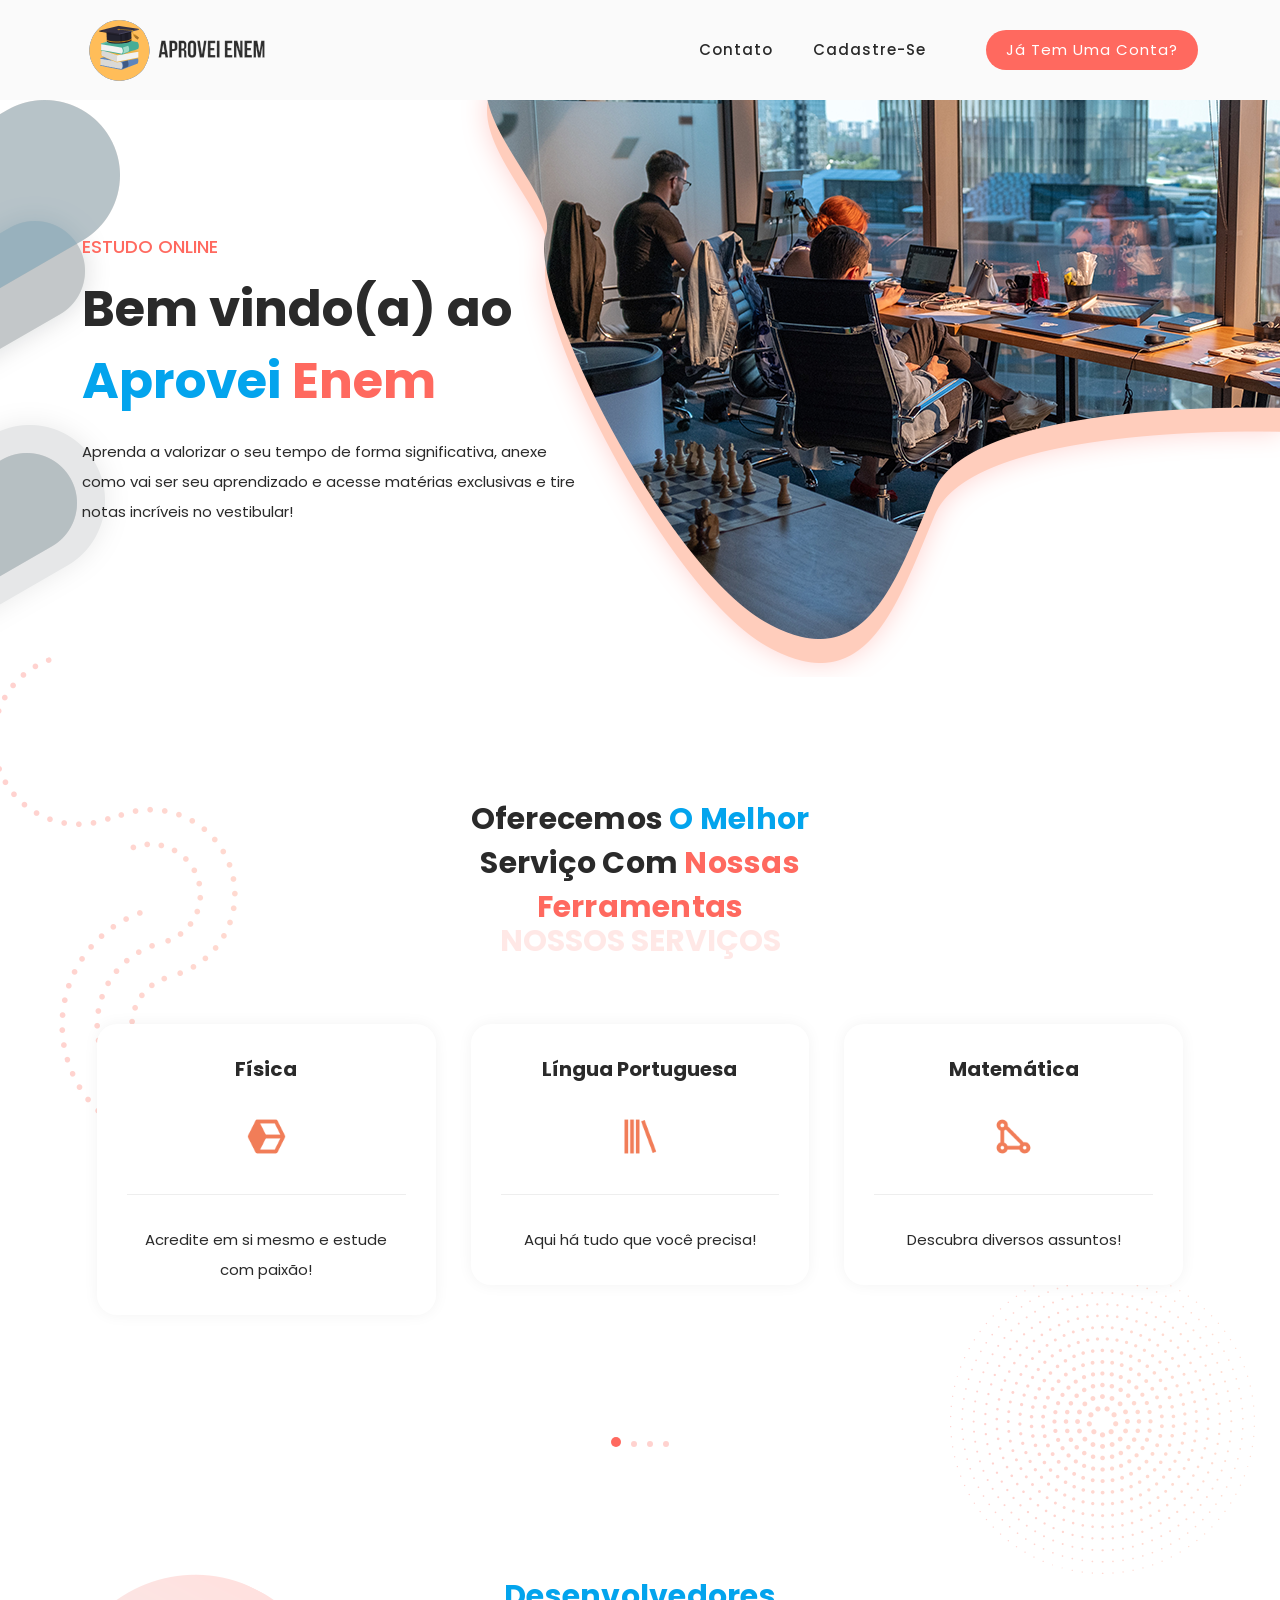
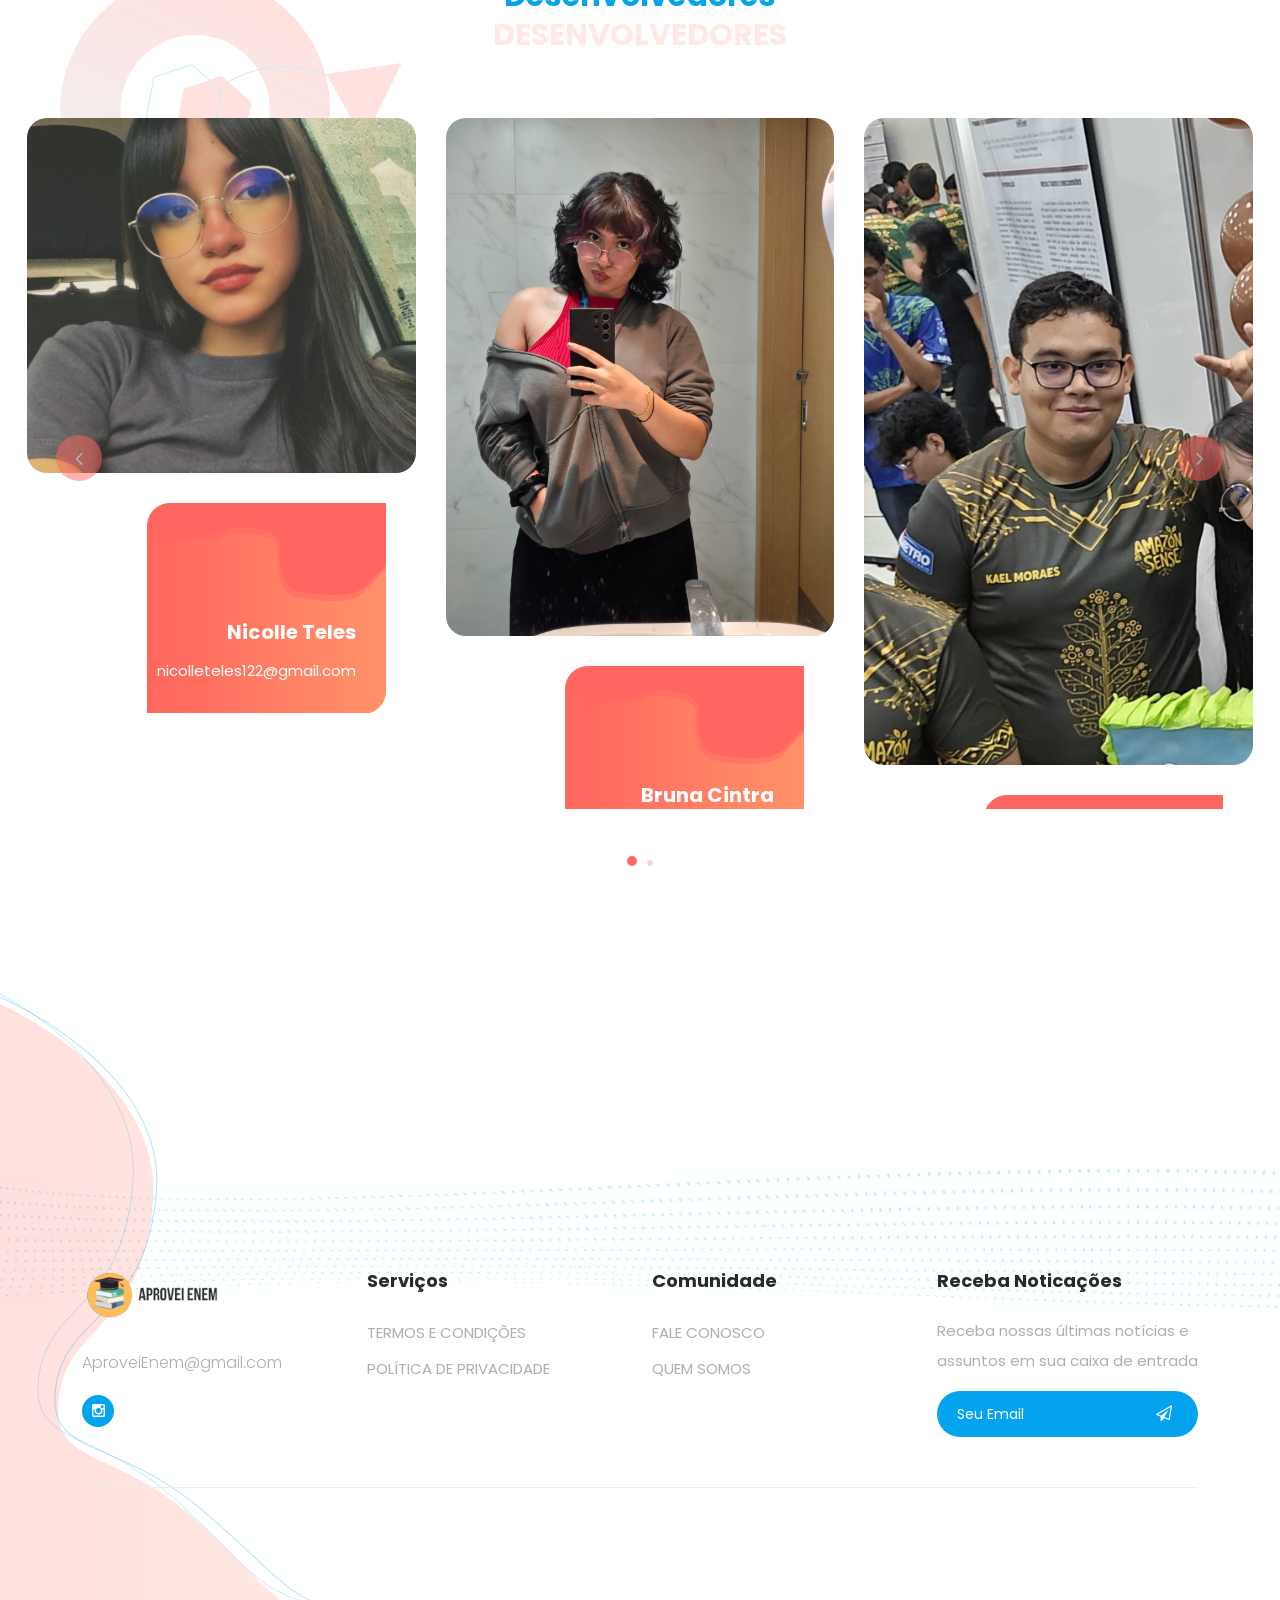
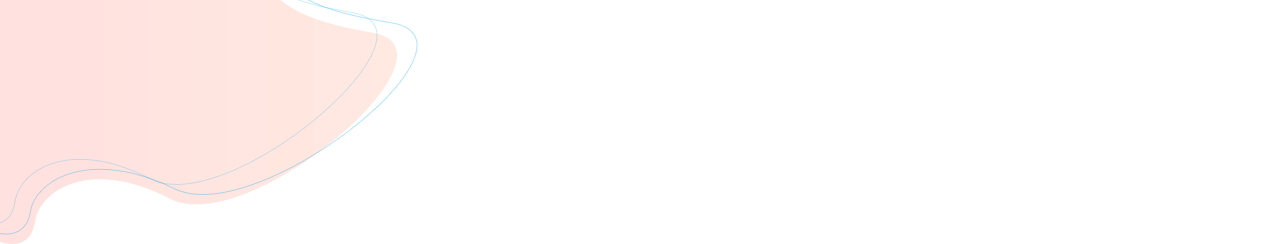
==== commit 26bc4865: "Atualizando projeto" ====
--- a/aproveienem/src/main/resources/static/index.html
+++ b/aproveienem/src/main/resources/static/index.html
@@ -225,39 +225,39 @@
         <div class="owl-carousel owl-portfolio">
           <div class="item">
             <div class="thumb">
-              <img src="assets/images/aisha1.jpeg" alt="">
+              <img src="assets/images/nicolle.jpeg" alt="">
               <div class="hover-effect">
                 <div class="inner-content">
                   <a rel="sponsored" href="https://templatemo.com/tm-564-plot-listings" target="_parent">
-                    <h4>Aisha Figueiredo</h4>
+                    <h4>Nicolle Teles</h4>
                   </a>
-                  <span>2021321325@ifam.edu.br</span>
+                  <span>nicolleteles122@gmail.com</span>
                 </div>
               </div>
             </div>
           </div>
           <div class="item">
             <div class="thumb">
-              <img src="assets/assets/images/lindisy1.jpeg" alt="">
+              <img src="assets/images/bruna.jpeg" alt="">
               <div class="hover-effect">
                 <div class="inner-content">
                   <a href="#">
-                    <h4>Lindisy Santos</h4>
+                    <h4>Bruna Cintra</h4>
                   </a>
-                  <span>2022336206@ifam.edu.br</span>
+                  <span>brunacintra009@gmail.com</span>
                 </div>
               </div>
             </div>
           </div>
           <div class="item">
             <div class="thumb">
-              <img src="assets/assets/images/lucas1.jpeg" alt="">
+              <img src="assets/images/kaell.jpeg" alt="">
               <div class="hover-effect">
                 <div class="inner-content">
                   <a rel="sponsored" href="#" target="_parent">
-                    <h4>Lucas Assam</h4>
+                    <h4>Kael Venancio</h4>
                   </a>
-                  <span>2021321862@ifam.edu.br</span>
+                  <span>2021321862@ifam.edu.br</span> //// mandaaa
                 </div>
               </div>
             </div>
@@ -270,7 +270,7 @@
                   <a href="#">
                     <h4>Maria Dias</h4>
                   </a>
-                  <span>2021333460@ifam.edu.br</span>
+                  <span>mariadias5517@gmail.com</span>
                 </div>
               </div>
             </div>
